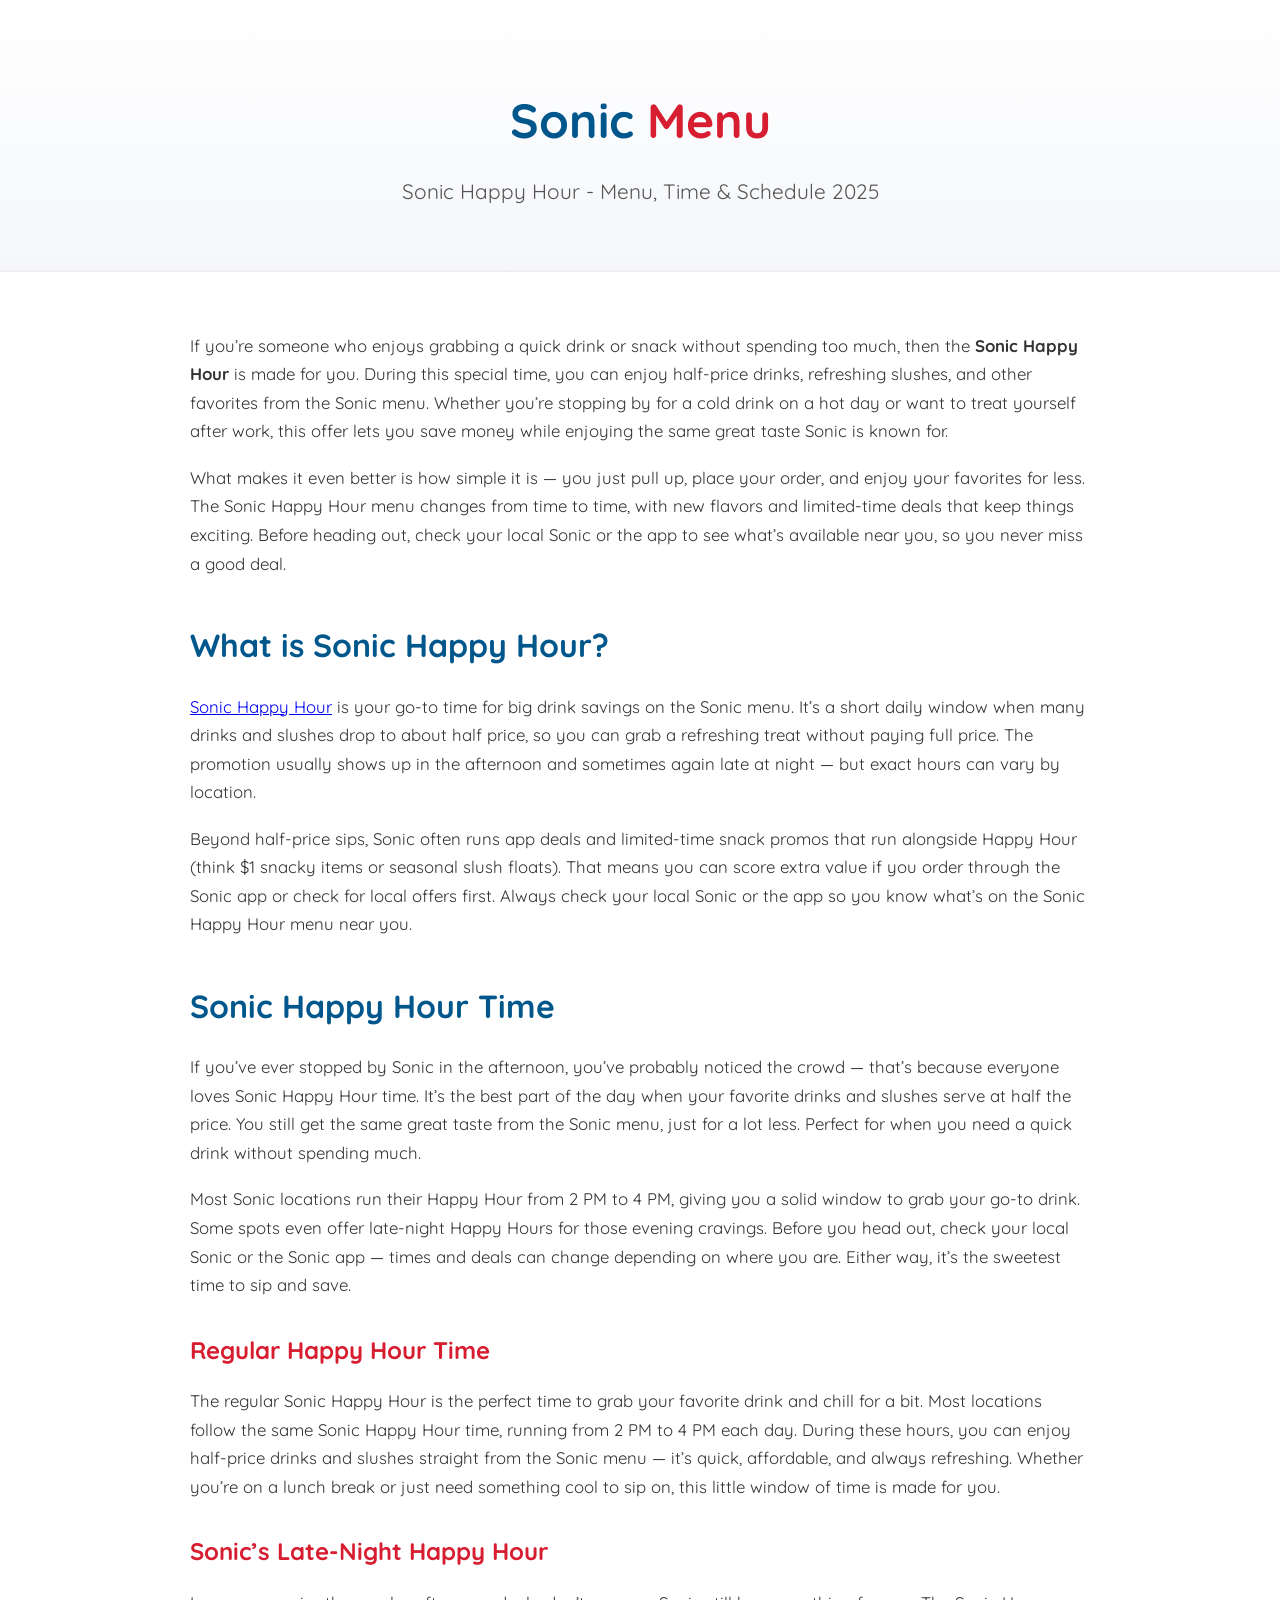
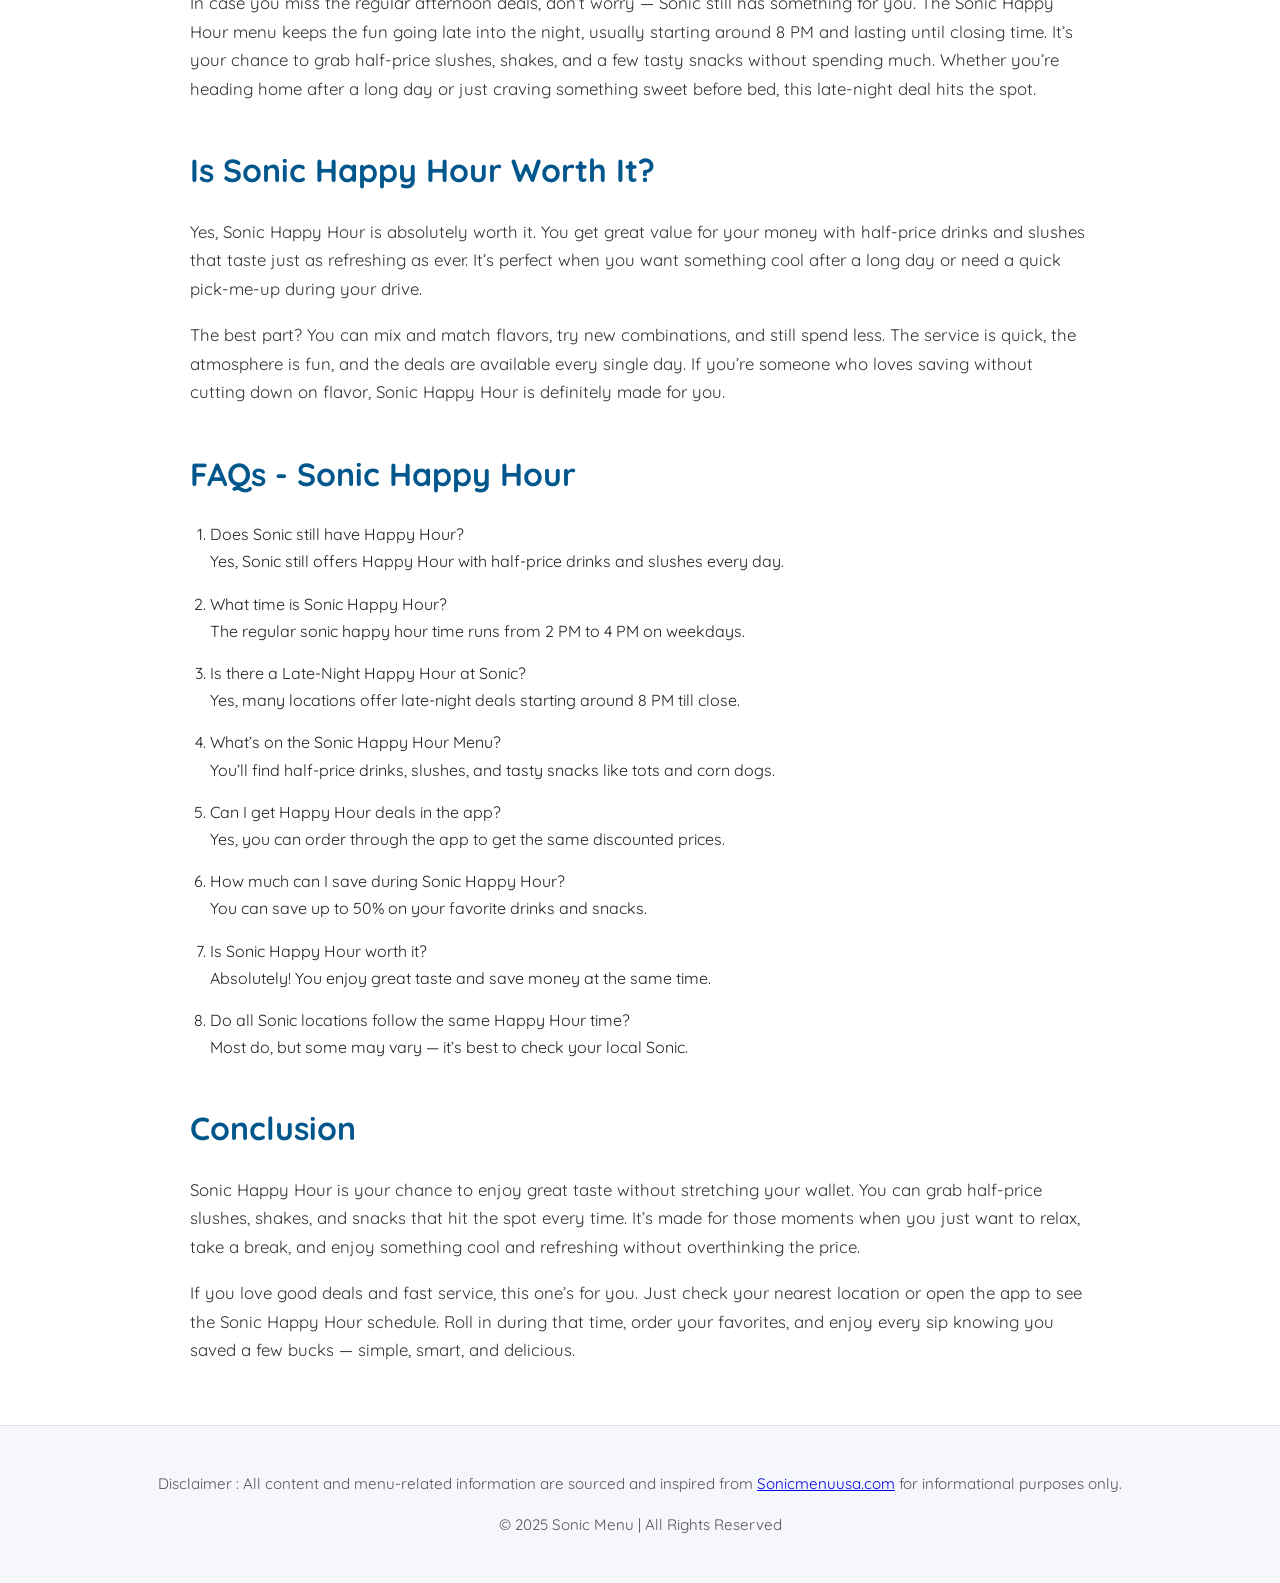
==== index.html @ b714fc6f "index.html" ====
<!DOCTYPE html>
<html lang="en">
<head>
  <meta charset="UTF-8" />
  <meta name="viewport" content="width=device-width, initial-scale=1.0" />
  <title>Sonic Menu - Sonic Happy Hour 2025</title>
  <link rel="preconnect" href="https://fonts.googleapis.com">
  <link rel="preconnect" href="https://fonts.gstatic.com" crossorigin>
  <link href="https://fonts.googleapis.com/css2?family=Quicksand:wght@400;600;700&display=swap" rel="stylesheet">
  <link rel="stylesheet" href="style.css" />
</head>
<body>

  <!-- Header / Logo -->
  <header class="hero-section">
    <h1 class="logo">Sonic <span>Menu</span></h1>
    <p class="subtitle">Sonic Happy Hour - Menu, Time & Schedule 2025</p>
  </header>

  <!-- Content Section -->
  <section class="content">

<p>
If you’re someone who enjoys grabbing a quick drink or snack without spending too much, then the <b>Sonic Happy Hour</b> is made for you. During this special time, you can enjoy half-price drinks, refreshing slushes, and other favorites from the Sonic menu. Whether you’re stopping by for a cold drink on a hot day or want to treat yourself after work, this offer lets you save money while enjoying the same great taste Sonic is known for.
</p>
    <p>What makes it even better is how simple it is — you just pull up, place your order, and enjoy your favorites for less. The Sonic Happy Hour menu changes from time to time, with new flavors and limited-time deals that keep things exciting. Before heading out, check your local Sonic or the app to see what’s available near you, so you never miss a good deal.
</p>
    
    <h2>What is Sonic Happy Hour?</h2>

<p> <a href="https://sonicmenuusa.com/sonic-happy-hour/">Sonic Happy Hour</a> is your go-to time for big drink savings on the Sonic menu. It’s a short daily window when many drinks and slushes drop to about half price, so you can grab a refreshing treat without paying full price. The promotion usually shows up in the afternoon and sometimes again late at night — but exact hours can vary by location. 
</p>

<p> Beyond half-price sips, Sonic often runs app deals and limited-time snack promos that run alongside Happy Hour (think $1 snacky items or seasonal slush floats). That means you can score extra value if you order through the Sonic app or check for local offers first. Always check your local Sonic or the app so you know what’s on the Sonic Happy Hour menu near you. 
</p>
    <h2>Sonic Happy Hour Time</h2>
<p>If you’ve ever stopped by Sonic in the afternoon, you’ve probably noticed the crowd — that’s because everyone loves Sonic Happy Hour time. It’s the best part of the day when your favorite drinks and slushes serve at half the price. You still get the same great taste from the Sonic menu, just for a lot less. Perfect for when you need a quick drink without spending much.
</p>
    <p>Most Sonic locations run their Happy Hour from 2 PM to 4 PM, giving you a solid window to grab your go-to drink. Some spots even offer late-night Happy Hours for those evening cravings. Before you head out, check your local Sonic or the Sonic app — times and deals can change depending on where you are. Either way, it’s the sweetest time to sip and save.
</p>

    <h3>Regular Happy Hour Time</h3>
    <p>
    The regular Sonic Happy Hour is the perfect time to grab your favorite drink and chill for a bit. Most locations follow the same Sonic Happy Hour time, running from 2 PM to 4 PM each day. During these hours, you can enjoy half-price drinks and slushes straight from the Sonic menu — it’s quick, affordable, and always refreshing. Whether you’re on a lunch break or just need something cool to sip on, this little window of time is made for you.
    </p>

    <h3>Sonic’s Late-Night Happy Hour</h3>
    <p>
    In case you miss the regular afternoon deals, don’t worry — Sonic still has something for you. The Sonic Happy Hour menu keeps the fun going late into the night, usually starting around 8 PM and lasting until closing time. It’s your chance to grab half-price slushes, shakes, and a few tasty snacks without spending much. Whether you’re heading home after a long day or just craving something sweet before bed, this late-night deal hits the spot.
    </p>

    <h2>Is Sonic Happy Hour Worth It?</h2>
    <p>
     Yes, Sonic Happy Hour is absolutely worth it. You get great value for your money with half-price drinks and slushes that taste just as refreshing as ever. It’s perfect when you want something cool after a long day or need a quick pick-me-up during your drive. 
    </p>

    <p>The best part? You can mix and match flavors, try new combinations, and still spend less. The service is quick, the atmosphere is fun, and the deals are available every single day. If you’re someone who loves saving without cutting down on flavor, Sonic Happy Hour is definitely made for you.
</p>

    

    <h2>FAQs - Sonic Happy Hour</h2>
    <ol>
      <li>Does Sonic still have Happy Hour? <br> Yes, Sonic still offers Happy Hour with half-price drinks and slushes every day.</li>
      <li>What time is Sonic Happy Hour? <br> The regular sonic happy hour time runs from 2 PM to 4 PM on weekdays.</li>
      <li>Is there a Late-Night Happy Hour at Sonic? <br> Yes, many locations offer late-night deals starting around 8 PM till close.</li>
      <li>What’s on the Sonic Happy Hour Menu? <br> You’ll find half-price drinks, slushes, and tasty snacks like tots and corn dogs.</li>
      <li>Can I get Happy Hour deals in the app? <br> Yes, you can order through the app to get the same discounted prices.</li>
      <li>How much can I save during Sonic Happy Hour? <br> You can save up to 50% on your favorite drinks and snacks.</li>
      <li>Is Sonic Happy Hour worth it? <br> Absolutely! You enjoy great taste and save money at the same time.</li>
      <li>Do all Sonic locations follow the same Happy Hour time? <br> Most do, but some may vary — it’s best to check your local Sonic.</li>
    </ol>

    <h2>Conclusion</h2>
    <p>
      Sonic Happy Hour is your chance to enjoy great taste without stretching your wallet. You can grab half-price slushes, shakes, and snacks that hit the spot every time. It’s made for those moments when you just want to relax, take a break, and enjoy something cool and refreshing without overthinking the price.
    </p>
    <p>
      If you love good deals and fast service, this one’s for you. Just check your nearest location or open the app to see the Sonic Happy Hour schedule. Roll in during that time, order your favorites, and enjoy every sip knowing you saved a few bucks — simple, smart, and delicious.
    </p>
    
  </section>

  <!-- Footer -->
  <footer>

    <p>Disclaimer : All content and menu-related information are sourced and inspired from <a href="https://sonicmenuusa.com/"> Sonicmenuusa.com</a> for informational purposes only.</p>
    <p>© 2025 Sonic Menu | All Rights Reserved</p>
  </footer>

</body>
</html>
---- style.css ----
/* General Styles */
body {
  margin: 0;
  font-family: 'Quicksand', sans-serif;
  background-color: #ffffff;
  color: #222;
  line-height: 1.7;
}

/* Header Section */
.hero-section {
  text-align: center;
  padding: 80px 20px 40px;
  background: linear-gradient(to bottom, #fff 0%, #f5f7fa 100%);
  border-bottom: 2px solid #eee;
}

.logo {
  font-size: 3rem;
  font-weight: 700;
  color: #01578C;
  margin: 0;
}

.logo span {
  color: #D71D30;
}

.subtitle {
  font-size: 1.3rem;
  color: #555;
  margin-top: 12px;
}

/* Content Section */
.content {
  max-width: 900px;
  margin: 60px auto;
  padding: 0 20px;
  text-align: left;
}

.content h2 {
  color: #01578C;
  font-size: 2rem;
  margin-top: 40px;
  margin-bottom: 20px;
}

.content h3 {
  color: #D71D30;
  font-size: 1.5rem;
  margin-top: 30px;
  margin-bottom: 15px;
}

.content p {
  font-size: 1.05rem;
  margin-bottom: 18px;
  color: #333;
}

/* FAQ List */
.content ol {
  padding-left: 20px;
  margin-bottom: 20px;
}

.content ol li {
  margin-bottom: 15px;
}

/* Footer */
footer {
  text-align: center;
  padding: 30px 20px;
  background-color: #f5f7fa;
  border-top: 1px solid #ddd;
  color: #555;
  font-size: 0.95rem;
}

/* Responsive */
@media (max-width: 768px) {
  .logo {
    font-size: 2.2rem;
  }
  .subtitle {
    font-size: 1.1rem;
  }
  .content h2 {
    font-size: 1.6rem;
  }
  .content h3 {
    font-size: 1.3rem;
  }
}
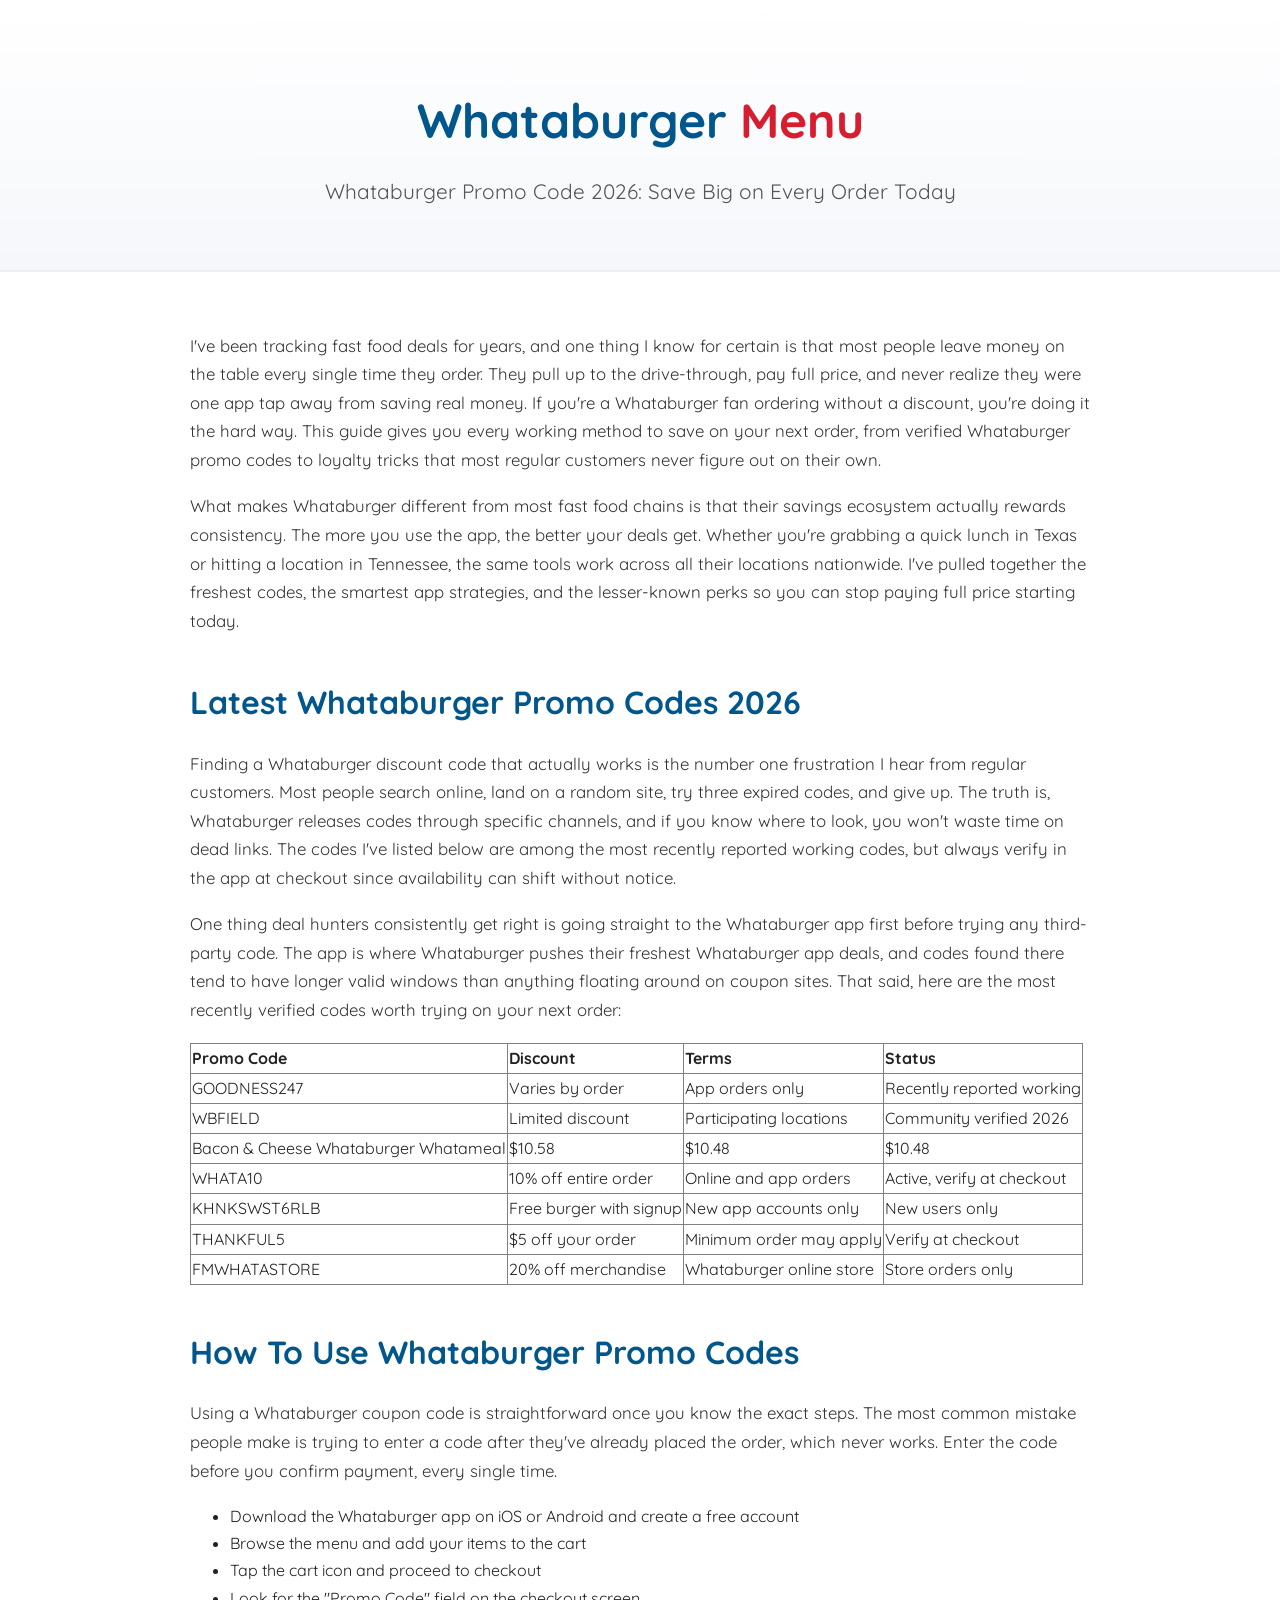
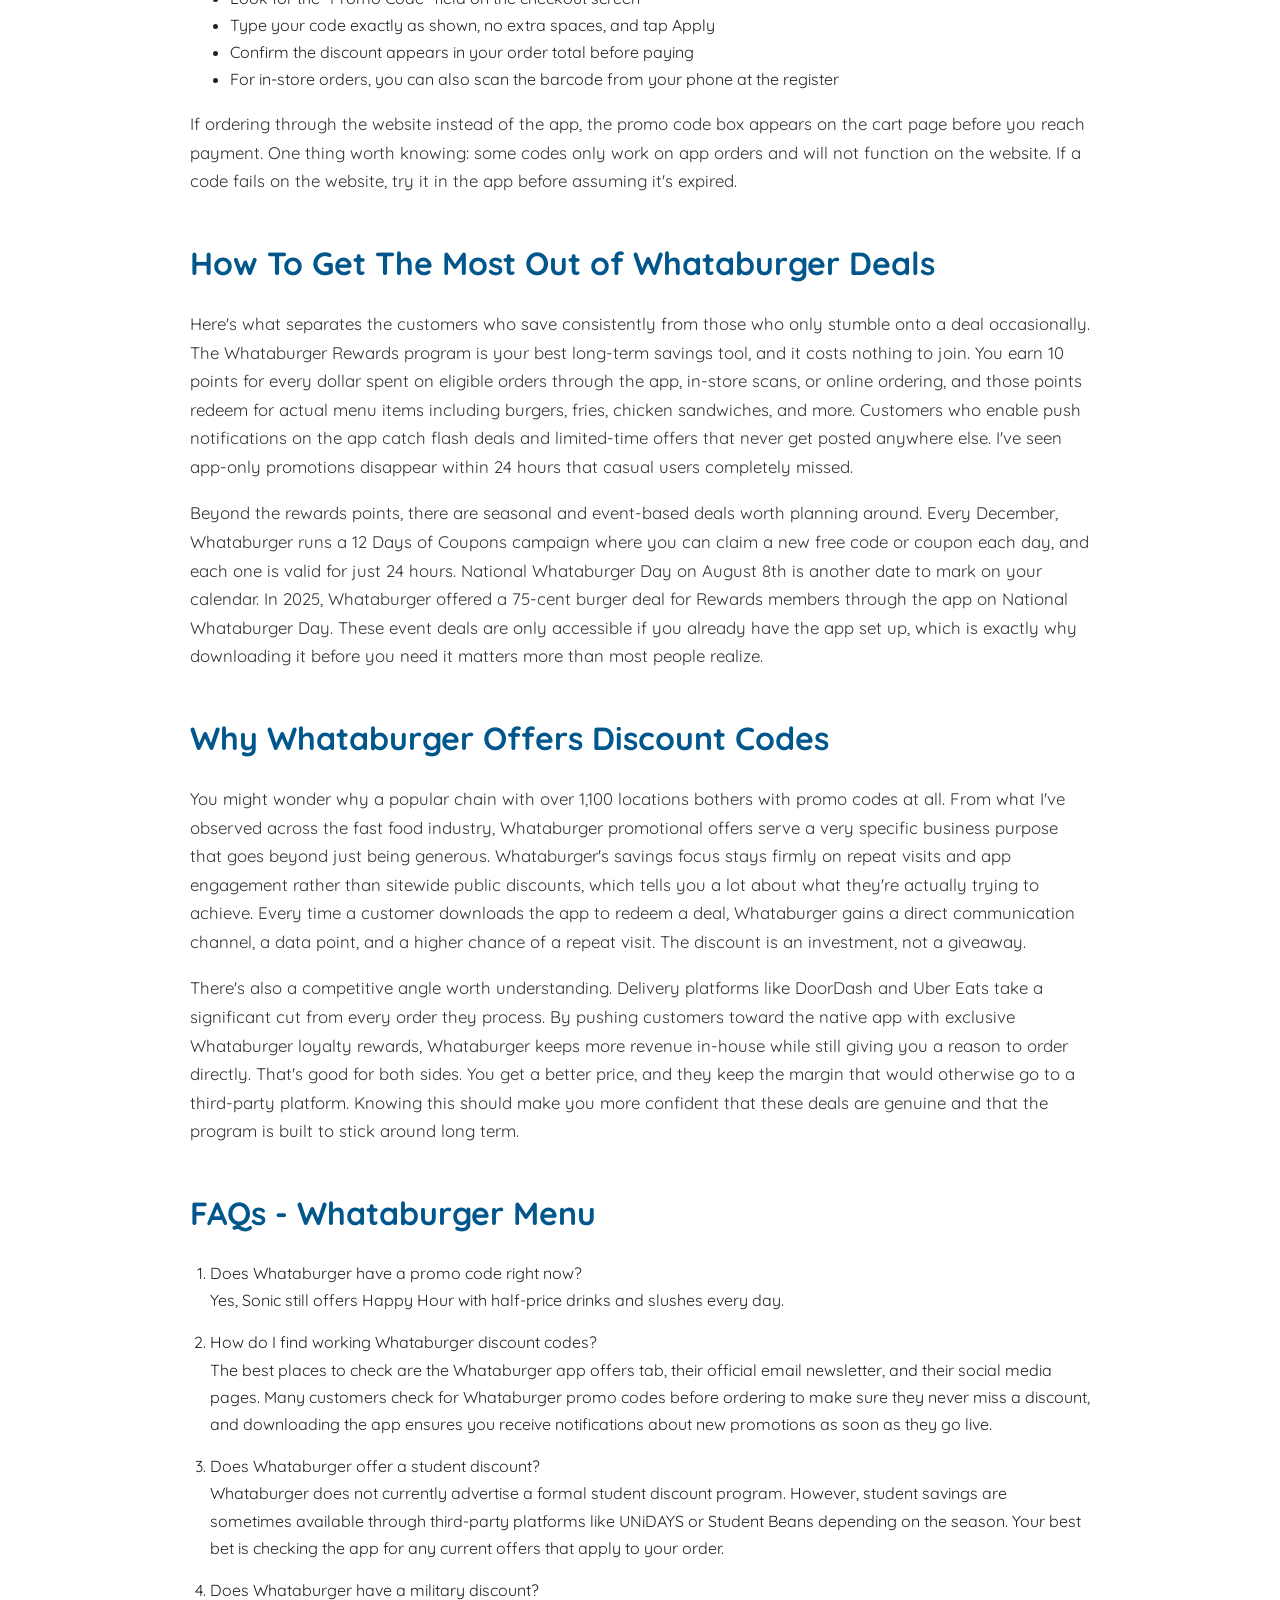
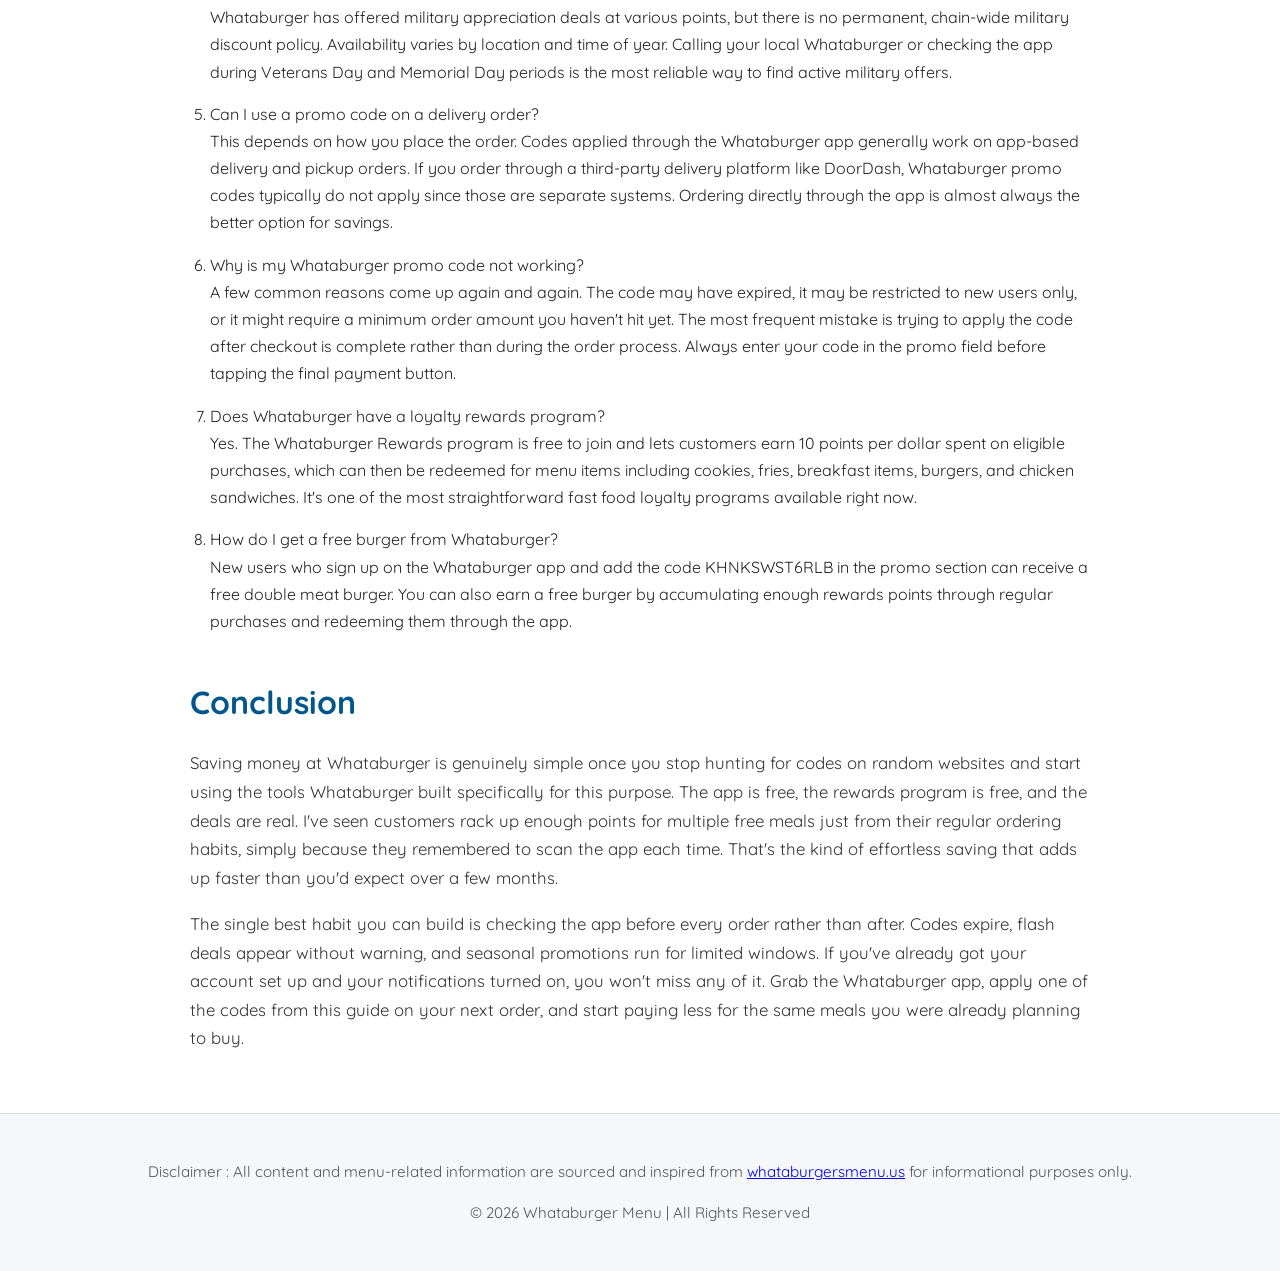
==== commit a5f99c61: "index.html" ====
--- a/index.html
+++ b/index.html
@@ -3,7 +3,7 @@
 <head>
   <meta charset="UTF-8" />
   <meta name="viewport" content="width=device-width, initial-scale=1.0" />
-  <title>Sonic Menu - Sonic Happy Hour 2025</title>
+  <title>Whataburger Promo Code 2026: Save Big on Every Order Today</title>
   <link rel="preconnect" href="https://fonts.googleapis.com">
   <link rel="preconnect" href="https://fonts.gstatic.com" crossorigin>
   <link href="https://fonts.googleapis.com/css2?family=Quicksand:wght@400;600;700&display=swap" rel="stylesheet">
@@ -13,79 +13,115 @@
 
   <!-- Header / Logo -->
   <header class="hero-section">
-    <h1 class="logo">Sonic <span>Menu</span></h1>
-    <p class="subtitle">Sonic Happy Hour - Menu, Time & Schedule 2025</p>
+    <h1 class="logo">Whataburger <span>Menu</span></h1>
+    <p class="subtitle">Whataburger Promo Code 2026: Save Big on Every Order Today</p>
   </header>
 
   <!-- Content Section -->
   <section class="content">
 
-<p>
-If you’re someone who enjoys grabbing a quick drink or snack without spending too much, then the <b>Sonic Happy Hour</b> is made for you. During this special time, you can enjoy half-price drinks, refreshing slushes, and other favorites from the Sonic menu. Whether you’re stopping by for a cold drink on a hot day or want to treat yourself after work, this offer lets you save money while enjoying the same great taste Sonic is known for.
-</p>
-    <p>What makes it even better is how simple it is — you just pull up, place your order, and enjoy your favorites for less. The Sonic Happy Hour menu changes from time to time, with new flavors and limited-time deals that keep things exciting. Before heading out, check your local Sonic or the app to see what’s available near you, so you never miss a good deal.
-</p>
+<p>I've been tracking fast food deals for years, and one thing I know for certain is that most people leave money on the table every single time they order. They pull up to the drive-through, pay full price, and never realize they were one app tap away from saving real money. If you're a Whataburger fan ordering without a discount, you're doing it the hard way. This guide gives you every working method to save on your next order, from verified Whataburger promo codes to loyalty tricks that most regular customers never figure out on their own.</p>
+    <p>What makes Whataburger different from most fast food chains is that their savings ecosystem actually rewards consistency. The more you use the app, the better your deals get. Whether you're grabbing a quick lunch in Texas or hitting a location in Tennessee, the same tools work across all their locations nationwide. I've pulled together the freshest codes, the smartest app strategies, and the lesser-known perks so you can stop paying full price starting today.</p>
     
-    <h2>What is Sonic Happy Hour?</h2>
+    <h2>Latest Whataburger Promo Codes 2026</h2>
 
-<p> <a href="https://sonicmenuusa.com/sonic-happy-hour/">Sonic Happy Hour</a> is your go-to time for big drink savings on the Sonic menu. It’s a short daily window when many drinks and slushes drop to about half price, so you can grab a refreshing treat without paying full price. The promotion usually shows up in the afternoon and sometimes again late at night — but exact hours can vary by location. 
-</p>
+<p>Finding a Whataburger discount code that actually works is the number one frustration I hear from regular customers. Most people search online, land on a random site, try three expired codes, and give up. The truth is, Whataburger releases codes through specific channels, and if you know where to look, you won't waste time on dead links. The codes I've listed below are among the most recently reported working codes, but always verify in the app at checkout since availability can shift without notice.</p>
 
-<p> Beyond half-price sips, Sonic often runs app deals and limited-time snack promos that run alongside Happy Hour (think $1 snacky items or seasonal slush floats). That means you can score extra value if you order through the Sonic app or check for local offers first. Always check your local Sonic or the app so you know what’s on the Sonic Happy Hour menu near you. 
-</p>
-    <h2>Sonic Happy Hour Time</h2>
-<p>If you’ve ever stopped by Sonic in the afternoon, you’ve probably noticed the crowd — that’s because everyone loves Sonic Happy Hour time. It’s the best part of the day when your favorite drinks and slushes serve at half the price. You still get the same great taste from the Sonic menu, just for a lot less. Perfect for when you need a quick drink without spending much.
-</p>
-    <p>Most Sonic locations run their Happy Hour from 2 PM to 4 PM, giving you a solid window to grab your go-to drink. Some spots even offer late-night Happy Hours for those evening cravings. Before you head out, check your local Sonic or the Sonic app — times and deals can change depending on where you are. Either way, it’s the sweetest time to sip and save.
-</p>
+<p>One thing deal hunters consistently get right is going straight to the Whataburger app first before trying any third-party code. The app is where Whataburger pushes their freshest Whataburger app deals, and codes found there tend to have longer valid windows than anything floating around on coupon sites. That said, here are the most recently verified codes worth trying on your next order:</p>
+       <table border="1" style="border-collapse: collapse;">
+  <tr>
+    <th><b>Promo Code</b></th>
+    <th><b>Discount</b></th>
+    <th><b>Terms</b></th>
+    <th><b>Status</b></th>
+  </tr>
+  <tr>
+    <td>GOODNESS247</td>
+    <td>Varies by order</td>
+    <td>App orders only</td>
+    <td>Recently reported working</td>
+  </tr>
+  <tr>
+    <td>WBFIELD</td>
+    <td>Limited discount</td>
+    <td>Participating locations</td>
+    <td>Community verified 2026</td>
+  </tr>
+  <tr>
+    <td>Bacon & Cheese Whataburger Whatameal</td>
+    <td>$10.58</td>
+    <td>$10.48</td>
+    <td>$10.48</td>
+  </tr>
+  <tr>
+    <td>WHATA10</td>
+    <td>10% off entire order</td>
+    <td>Online and app orders</td>
+    <td>Active, verify at checkout</td>
+  </tr>
+  <tr>
+    <td>KHNKSWST6RLB</td>
+    <td>Free burger with signup</td>
+    <td>New app accounts only</td>
+    <td>New users only</td>
+  </tr>
+        <tr>
+    <td>THANKFUL5</td>
+    <td>$5 off your order</td>
+          <td>Minimum order may apply</td>
+          <td>Verify at checkout</td>
+  </tr>
+        <tr>
+    <td>FMWHATASTORE</td>
+    <td>20% off merchandise</td>
+          <td>Whataburger online store</td>
+          <td>Store orders only</td>
+  </tr>
+</table>
+    <h2>How To Use Whataburger Promo Codes</h2>
+<p>Using a Whataburger coupon code is straightforward once you know the exact steps. The most common mistake people make is trying to enter a code after they've already placed the order, which never works. Enter the code before you confirm payment, every single time.</p>
+        <ul>
+  <li>Download the Whataburger app on iOS or Android and create a free account</li>
+  <li>Browse the menu and add your items to the cart</li>
+  <li>Tap the cart icon and proceed to checkout</li>
+       <li>Look for the "Promo Code" field on the checkout screen</li>
+       <li>Type your code exactly as shown, no extra spaces, and tap Apply</li>
+       <li>Confirm the discount appears in your order total before paying</li>
+       <li>For in-store orders, you can also scan the barcode from your phone at the register</li>
+</ul>
+    <p>If ordering through the website instead of the app, the promo code box appears on the cart page before you reach payment. One thing worth knowing: some codes only work on app orders and will not function on the website. If a code fails on the website, try it in the app before assuming it's expired.</p>
 
-    <h3>Regular Happy Hour Time</h3>
-    <p>
-    The regular Sonic Happy Hour is the perfect time to grab your favorite drink and chill for a bit. Most locations follow the same Sonic Happy Hour time, running from 2 PM to 4 PM each day. During these hours, you can enjoy half-price drinks and slushes straight from the Sonic menu — it’s quick, affordable, and always refreshing. Whether you’re on a lunch break or just need something cool to sip on, this little window of time is made for you.
-    </p>
+    <h2>How To Get The Most Out of Whataburger Deals</h2>
+    <p>Here's what separates the customers who save consistently from those who only stumble onto a deal occasionally. The Whataburger Rewards program is your best long-term savings tool, and it costs nothing to join. You earn 10 points for every dollar spent on eligible orders through the app, in-store scans, or online ordering, and those points redeem for actual menu items including burgers, fries, chicken sandwiches, and more. Customers who enable push notifications on the app catch flash deals and limited-time offers that never get posted anywhere else. I've seen app-only promotions disappear within 24 hours that casual users completely missed.</p>
+  <p>Beyond the rewards points, there are seasonal and event-based deals worth planning around. Every December, Whataburger runs a 12 Days of Coupons campaign where you can claim a new free code or coupon each day, and each one is valid for just 24 hours. National Whataburger Day on August 8th is another date to mark on your calendar. In 2025, Whataburger offered a 75-cent burger deal for Rewards members through the app on National Whataburger Day. These event deals are only accessible if you already have the app set up, which is exactly why downloading it before you need it matters more than most people realize.</p>
+    <h2>Why Whataburger Offers Discount Codes</h2>
+    <p>You might wonder why a popular chain with over 1,100 locations bothers with promo codes at all. From what I've observed across the fast food industry, Whataburger promotional offers serve a very specific business purpose that goes beyond just being generous. Whataburger's savings focus stays firmly on repeat visits and app engagement rather than sitewide public discounts, which tells you a lot about what they're actually trying to achieve. Every time a customer downloads the app to redeem a deal, Whataburger gains a direct communication channel, a data point, and a higher chance of a repeat visit. The discount is an investment, not a giveaway.</p>
 
-    <h3>Sonic’s Late-Night Happy Hour</h3>
-    <p>
-    In case you miss the regular afternoon deals, don’t worry — Sonic still has something for you. The Sonic Happy Hour menu keeps the fun going late into the night, usually starting around 8 PM and lasting until closing time. It’s your chance to grab half-price slushes, shakes, and a few tasty snacks without spending much. Whether you’re heading home after a long day or just craving something sweet before bed, this late-night deal hits the spot.
-    </p>
+    <p>There's also a competitive angle worth understanding. Delivery platforms like DoorDash and Uber Eats take a significant cut from every order they process. By pushing customers toward the native app with exclusive Whataburger loyalty rewards, Whataburger keeps more revenue in-house while still giving you a reason to order directly. That's good for both sides. You get a better price, and they keep the margin that would otherwise go to a third-party platform. Knowing this should make you more confident that these deals are genuine and that the program is built to stick around long term.</p>
 
-    <h2>Is Sonic Happy Hour Worth It?</h2>
-    <p>
-     Yes, Sonic Happy Hour is absolutely worth it. You get great value for your money with half-price drinks and slushes that taste just as refreshing as ever. It’s perfect when you want something cool after a long day or need a quick pick-me-up during your drive. 
-    </p>
-
-    <p>The best part? You can mix and match flavors, try new combinations, and still spend less. The service is quick, the atmosphere is fun, and the deals are available every single day. If you’re someone who loves saving without cutting down on flavor, Sonic Happy Hour is definitely made for you.
-</p>
-
-    
-
-    <h2>FAQs - Sonic Happy Hour</h2>
+    <h2>FAQs - Whataburger Menu</h2>
     <ol>
-      <li>Does Sonic still have Happy Hour? <br> Yes, Sonic still offers Happy Hour with half-price drinks and slushes every day.</li>
-      <li>What time is Sonic Happy Hour? <br> The regular sonic happy hour time runs from 2 PM to 4 PM on weekdays.</li>
-      <li>Is there a Late-Night Happy Hour at Sonic? <br> Yes, many locations offer late-night deals starting around 8 PM till close.</li>
-      <li>What’s on the Sonic Happy Hour Menu? <br> You’ll find half-price drinks, slushes, and tasty snacks like tots and corn dogs.</li>
-      <li>Can I get Happy Hour deals in the app? <br> Yes, you can order through the app to get the same discounted prices.</li>
-      <li>How much can I save during Sonic Happy Hour? <br> You can save up to 50% on your favorite drinks and snacks.</li>
-      <li>Is Sonic Happy Hour worth it? <br> Absolutely! You enjoy great taste and save money at the same time.</li>
-      <li>Do all Sonic locations follow the same Happy Hour time? <br> Most do, but some may vary — it’s best to check your local Sonic.</li>
+      <li>Does Whataburger have a promo code right now? <br> Yes, Sonic still offers Happy Hour with half-price drinks and slushes every day.</li>
+      <li>How do I find working Whataburger discount codes? <br> The best places to check are the Whataburger app offers tab, their official email newsletter, and their social media pages. Many customers check for Whataburger promo codes before ordering to make sure they never miss a discount, and downloading the app ensures you receive notifications about new promotions as soon as they go live.</li>
+      <li>Does Whataburger offer a student discount? <br> Whataburger does not currently advertise a formal student discount program. However, student savings are sometimes available through third-party platforms like UNiDAYS or Student Beans depending on the season. Your best bet is checking the app for any current offers that apply to your order.</li>
+      <li>Does Whataburger have a military discount? <br> Whataburger has offered military appreciation deals at various points, but there is no permanent, chain-wide military discount policy. Availability varies by location and time of year. Calling your local Whataburger or checking the app during Veterans Day and Memorial Day periods is the most reliable way to find active military offers.</li>
+      <li>Can I use a promo code on a delivery order? <br> This depends on how you place the order. Codes applied through the Whataburger app generally work on app-based delivery and pickup orders. If you order through a third-party delivery platform like DoorDash, Whataburger promo codes typically do not apply since those are separate systems. Ordering directly through the app is almost always the better option for savings.</li>
+      <li>Why is my Whataburger promo code not working? <br> A few common reasons come up again and again. The code may have expired, it may be restricted to new users only, or it might require a minimum order amount you haven't hit yet. The most frequent mistake is trying to apply the code after checkout is complete rather than during the order process. Always enter your code in the promo field before tapping the final payment button.</li>
+      <li>Does Whataburger have a loyalty rewards program? <br> Yes. The Whataburger Rewards program is free to join and lets customers earn 10 points per dollar spent on eligible purchases, which can then be redeemed for menu items including cookies, fries, breakfast items, burgers, and chicken sandwiches. It's one of the most straightforward fast food loyalty programs available right now.</li>
+      <li>How do I get a free burger from Whataburger? <br> New users who sign up on the Whataburger app and add the code KHNKSWST6RLB in the promo section can receive a free double meat burger. You can also earn a free burger by accumulating enough rewards points through regular purchases and redeeming them through the app.</li>
     </ol>
 
     <h2>Conclusion</h2>
-    <p>
-      Sonic Happy Hour is your chance to enjoy great taste without stretching your wallet. You can grab half-price slushes, shakes, and snacks that hit the spot every time. It’s made for those moments when you just want to relax, take a break, and enjoy something cool and refreshing without overthinking the price.
-    </p>
-    <p>
-      If you love good deals and fast service, this one’s for you. Just check your nearest location or open the app to see the Sonic Happy Hour schedule. Roll in during that time, order your favorites, and enjoy every sip knowing you saved a few bucks — simple, smart, and delicious.
-    </p>
+    <p>Saving money at Whataburger is genuinely simple once you stop hunting for codes on random websites and start using the tools Whataburger built specifically for this purpose. The app is free, the rewards program is free, and the deals are real. I've seen customers rack up enough points for multiple free meals just from their regular ordering habits, simply because they remembered to scan the app each time. That's the kind of effortless saving that adds up faster than you'd expect over a few months.</p>
+    <p>The single best habit you can build is checking the app before every order rather than after. Codes expire, flash deals appear without warning, and seasonal promotions run for limited windows. If you've already got your account set up and your notifications turned on, you won't miss any of it. Grab the Whataburger app, apply one of the codes from this guide on your next order, and start paying less for the same meals you were already planning to buy.</p>
     
   </section>
 
   <!-- Footer -->
   <footer>
 
-    <p>Disclaimer : All content and menu-related information are sourced and inspired from <a href="https://sonicmenuusa.com/"> Sonicmenuusa.com</a> for informational purposes only.</p>
-    <p>© 2025 Sonic Menu | All Rights Reserved</p>
+    <p>Disclaimer : All content and menu-related information are sourced and inspired from <a href="https://whataburgersmenu.us/">whataburgersmenu.us</a> for informational purposes only.</p>
+    <p>© 2026 Whataburger Menu | All Rights Reserved</p>
   </footer>
 
 </body>
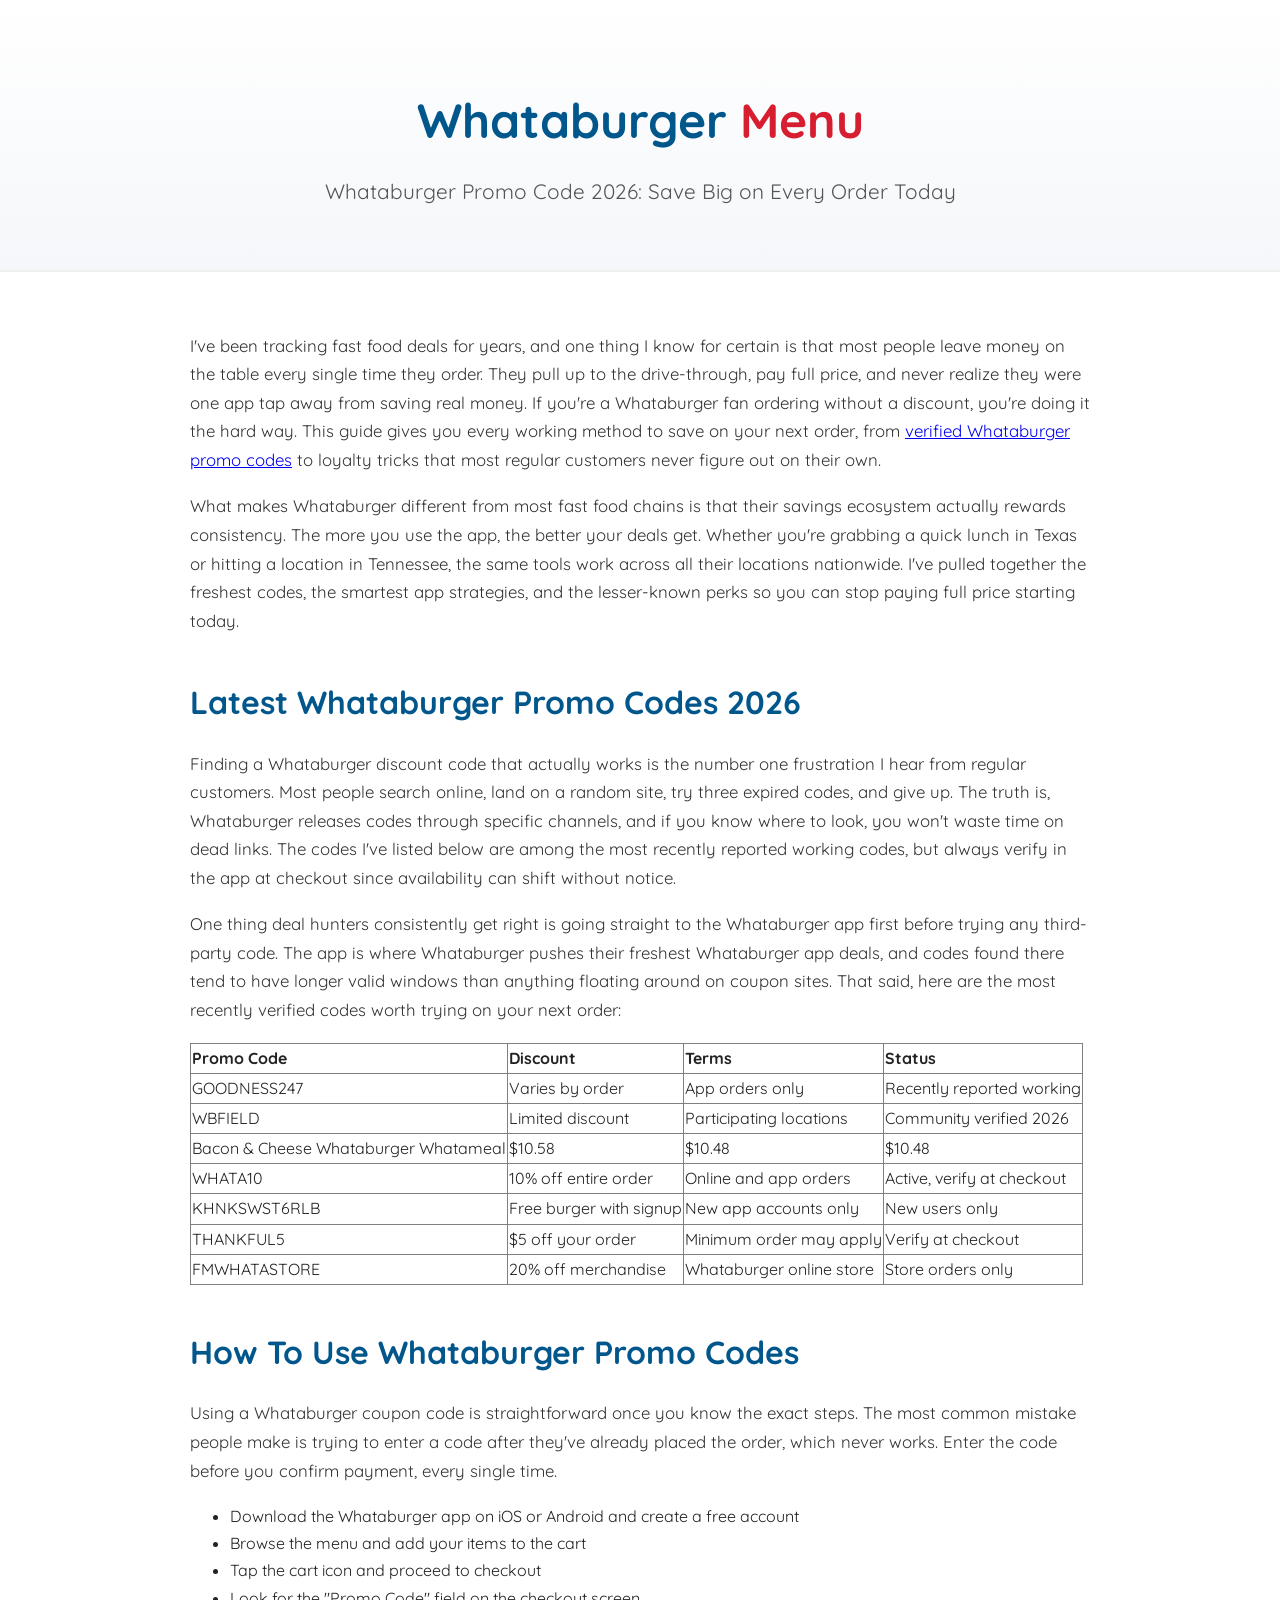
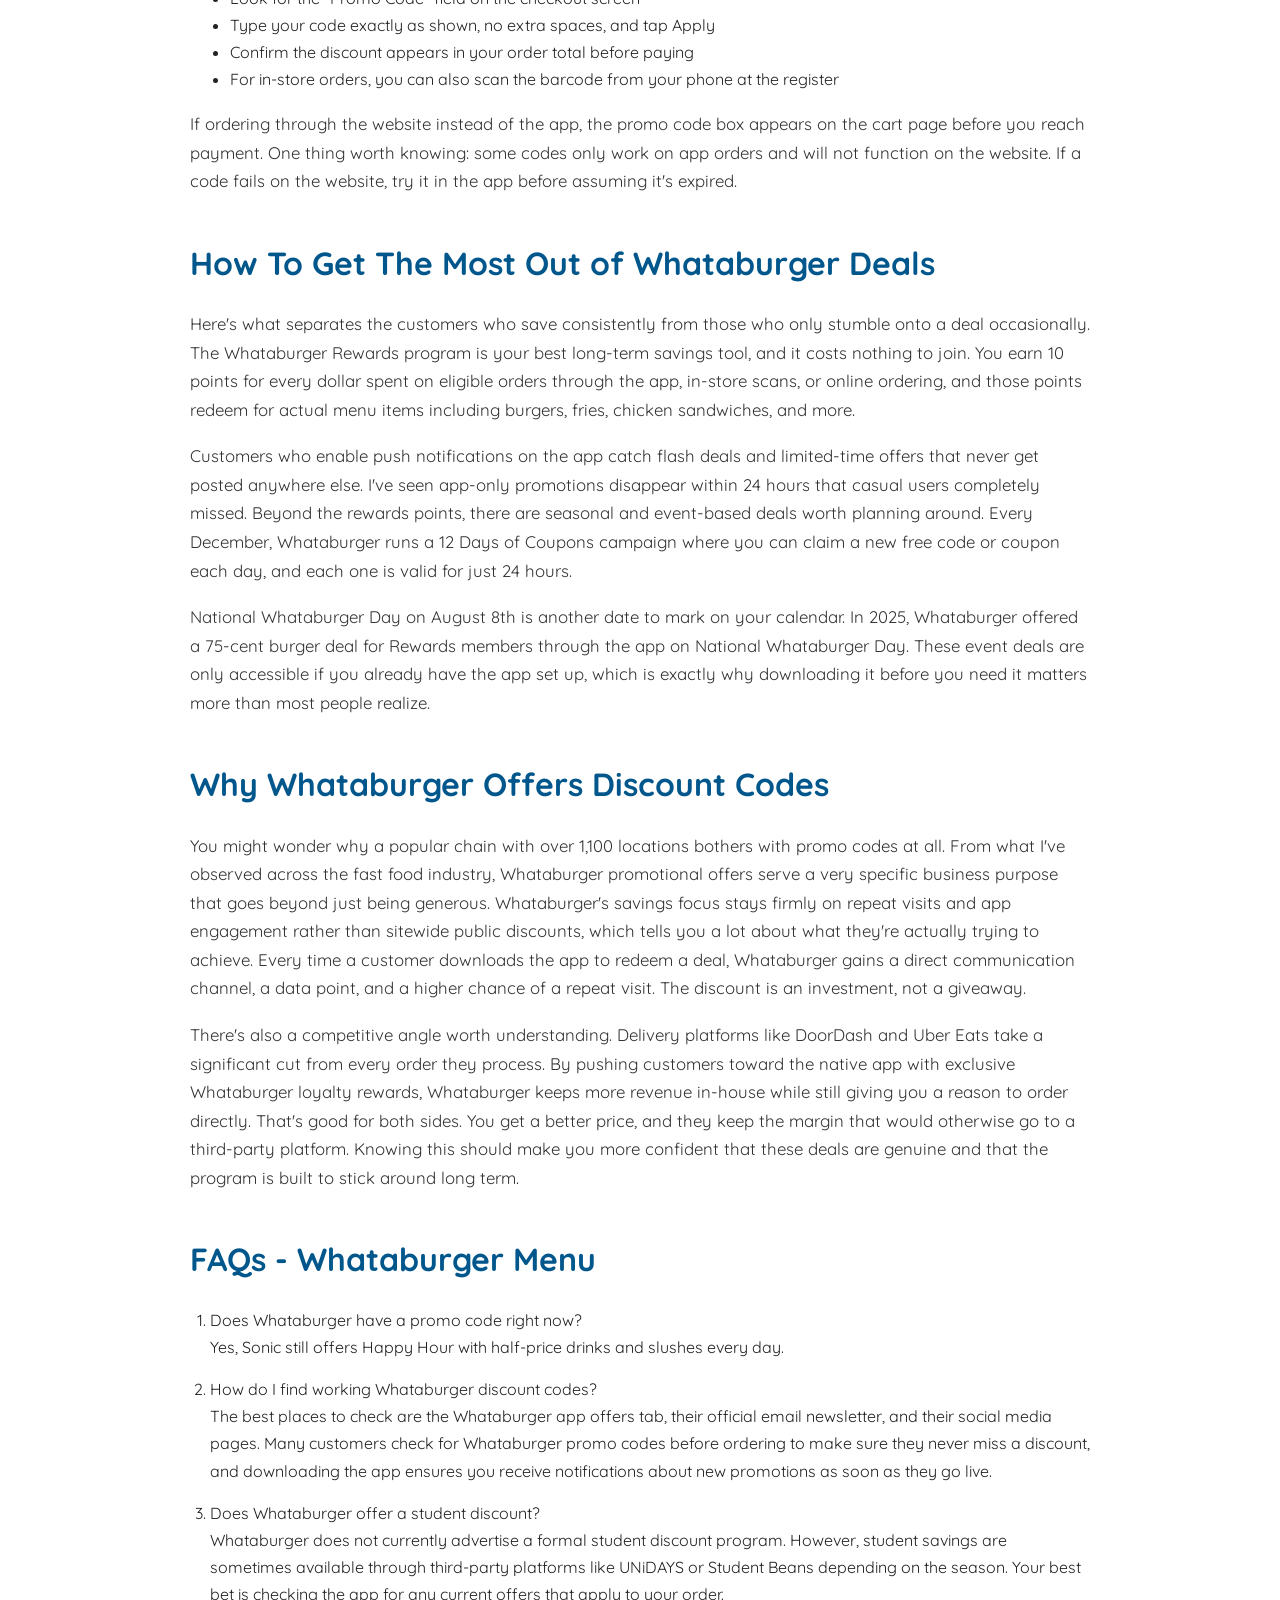
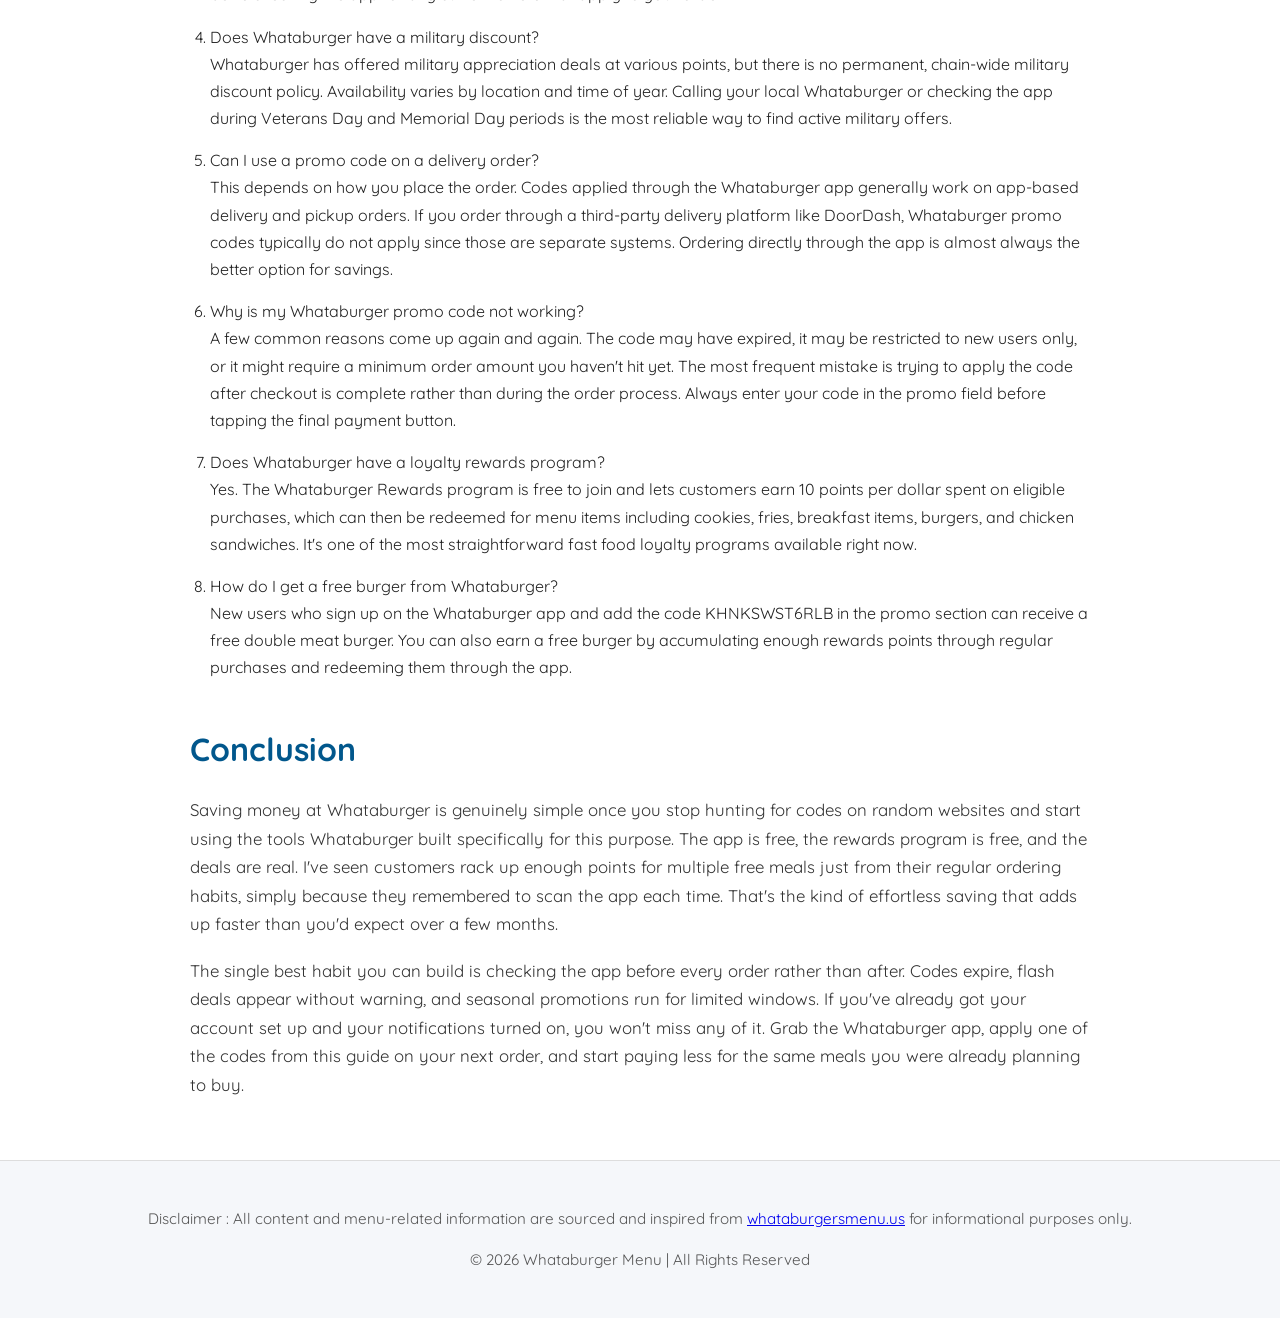
==== commit de9ea3c1: "index.html" ====
--- a/index.html
+++ b/index.html
@@ -20,7 +20,7 @@
   <!-- Content Section -->
   <section class="content">
 
-<p>I've been tracking fast food deals for years, and one thing I know for certain is that most people leave money on the table every single time they order. They pull up to the drive-through, pay full price, and never realize they were one app tap away from saving real money. If you're a Whataburger fan ordering without a discount, you're doing it the hard way. This guide gives you every working method to save on your next order, from verified Whataburger promo codes to loyalty tricks that most regular customers never figure out on their own.</p>
+<p>I've been tracking fast food deals for years, and one thing I know for certain is that most people leave money on the table every single time they order. They pull up to the drive-through, pay full price, and never realize they were one app tap away from saving real money. If you're a Whataburger fan ordering without a discount, you're doing it the hard way. This guide gives you every working method to save on your next order, from <a href="https://whataburgersmenu.us/whataburger-promo-code/">verified Whataburger promo codes</a> to loyalty tricks that most regular customers never figure out on their own.</p>
     <p>What makes Whataburger different from most fast food chains is that their savings ecosystem actually rewards consistency. The more you use the app, the better your deals get. Whether you're grabbing a quick lunch in Texas or hitting a location in Tennessee, the same tools work across all their locations nationwide. I've pulled together the freshest codes, the smartest app strategies, and the lesser-known perks so you can stop paying full price starting today.</p>
     
     <h2>Latest Whataburger Promo Codes 2026</h2>
@@ -92,8 +92,9 @@
     <p>If ordering through the website instead of the app, the promo code box appears on the cart page before you reach payment. One thing worth knowing: some codes only work on app orders and will not function on the website. If a code fails on the website, try it in the app before assuming it's expired.</p>
 
     <h2>How To Get The Most Out of Whataburger Deals</h2>
-    <p>Here's what separates the customers who save consistently from those who only stumble onto a deal occasionally. The Whataburger Rewards program is your best long-term savings tool, and it costs nothing to join. You earn 10 points for every dollar spent on eligible orders through the app, in-store scans, or online ordering, and those points redeem for actual menu items including burgers, fries, chicken sandwiches, and more. Customers who enable push notifications on the app catch flash deals and limited-time offers that never get posted anywhere else. I've seen app-only promotions disappear within 24 hours that casual users completely missed.</p>
-  <p>Beyond the rewards points, there are seasonal and event-based deals worth planning around. Every December, Whataburger runs a 12 Days of Coupons campaign where you can claim a new free code or coupon each day, and each one is valid for just 24 hours. National Whataburger Day on August 8th is another date to mark on your calendar. In 2025, Whataburger offered a 75-cent burger deal for Rewards members through the app on National Whataburger Day. These event deals are only accessible if you already have the app set up, which is exactly why downloading it before you need it matters more than most people realize.</p>
+    <p>Here's what separates the customers who save consistently from those who only stumble onto a deal occasionally. The Whataburger Rewards program is your best long-term savings tool, and it costs nothing to join. You earn 10 points for every dollar spent on eligible orders through the app, in-store scans, or online ordering, and those points redeem for actual menu items including burgers, fries, chicken sandwiches, and more.</p>
+<p>Customers who enable push notifications on the app catch flash deals and limited-time offers that never get posted anywhere else. I've seen app-only promotions disappear within 24 hours that casual users completely missed. Beyond the rewards points, there are seasonal and event-based deals worth planning around. Every December, Whataburger runs a 12 Days of Coupons campaign where you can claim a new free code or coupon each day, and each one is valid for just 24 hours.</p>
+    <p>National Whataburger Day on August 8th is another date to mark on your calendar. In 2025, Whataburger offered a 75-cent burger deal for Rewards members through the app on National Whataburger Day. These event deals are only accessible if you already have the app set up, which is exactly why downloading it before you need it matters more than most people realize.</p>
     <h2>Why Whataburger Offers Discount Codes</h2>
     <p>You might wonder why a popular chain with over 1,100 locations bothers with promo codes at all. From what I've observed across the fast food industry, Whataburger promotional offers serve a very specific business purpose that goes beyond just being generous. Whataburger's savings focus stays firmly on repeat visits and app engagement rather than sitewide public discounts, which tells you a lot about what they're actually trying to achieve. Every time a customer downloads the app to redeem a deal, Whataburger gains a direct communication channel, a data point, and a higher chance of a repeat visit. The discount is an investment, not a giveaway.</p>
 
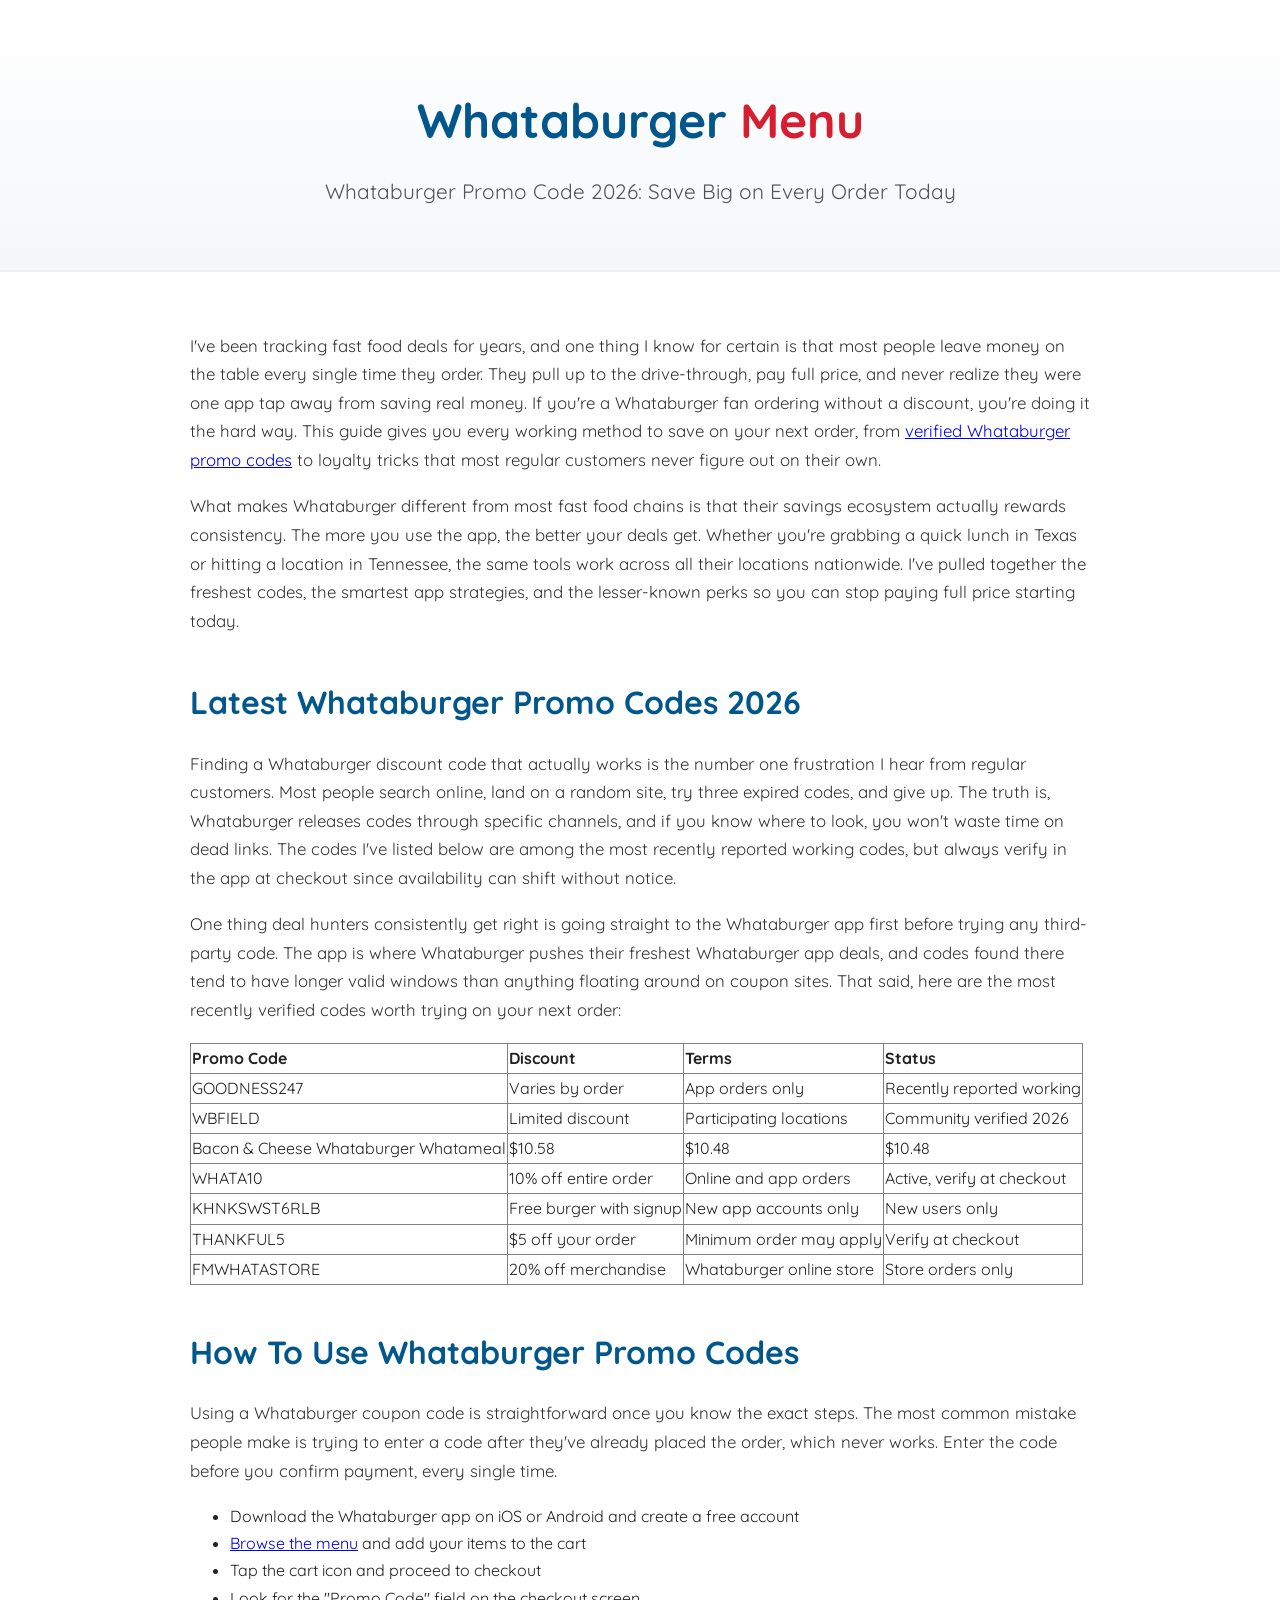
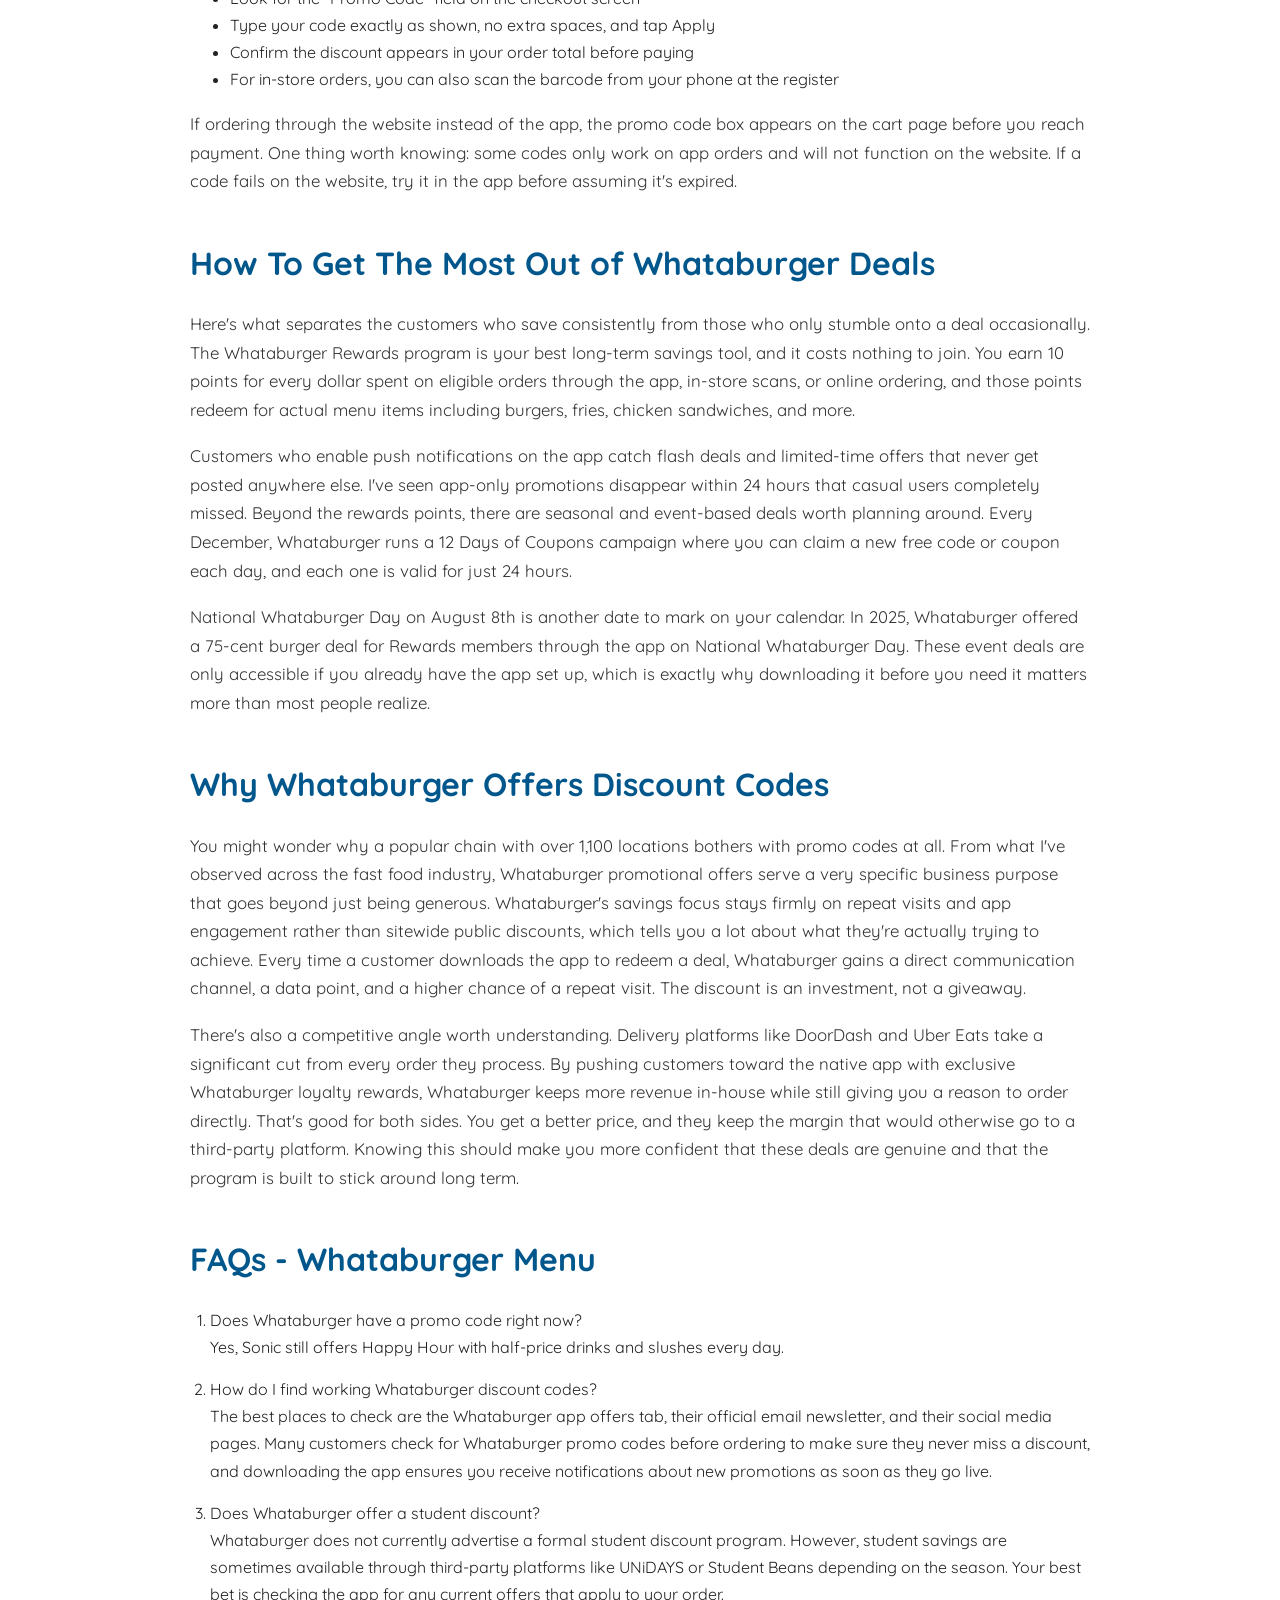
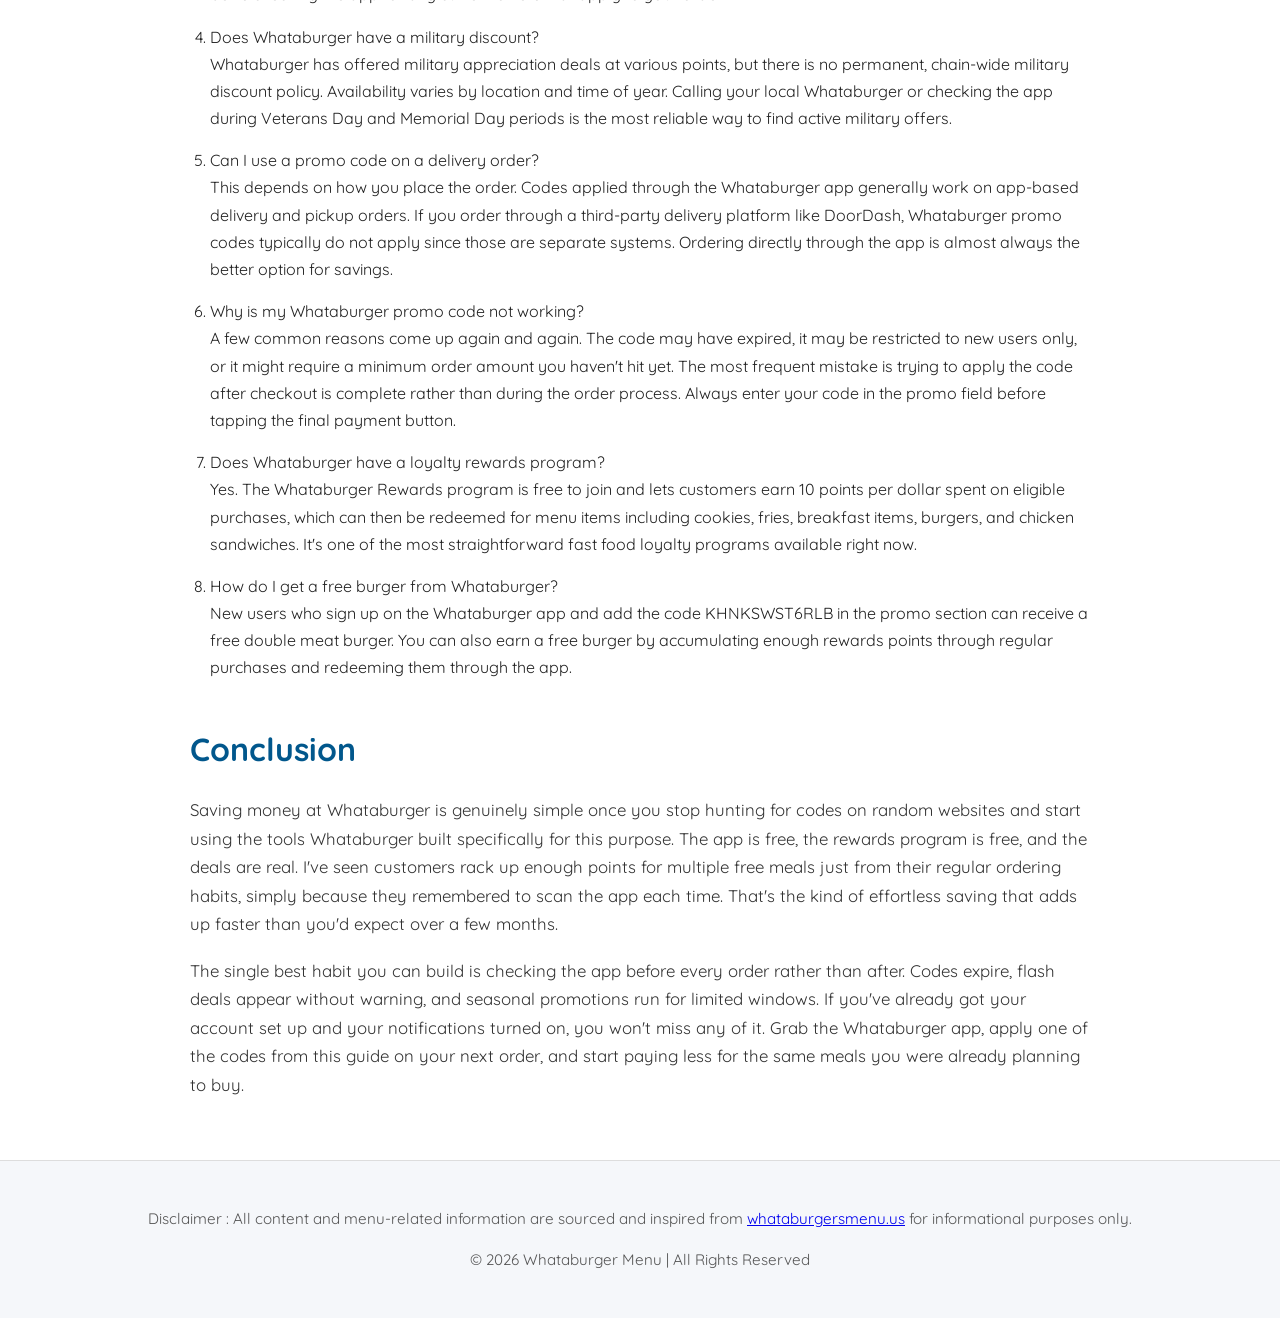
==== commit 13b2883b: "index.html" ====
--- a/index.html
+++ b/index.html
@@ -82,7 +82,7 @@
 <p>Using a Whataburger coupon code is straightforward once you know the exact steps. The most common mistake people make is trying to enter a code after they've already placed the order, which never works. Enter the code before you confirm payment, every single time.</p>
         <ul>
   <li>Download the Whataburger app on iOS or Android and create a free account</li>
-  <li>Browse the menu and add your items to the cart</li>
+  <li><a href="https://whataburgersmenu.us/">Browse the menu</a> and add your items to the cart</li>
   <li>Tap the cart icon and proceed to checkout</li>
        <li>Look for the "Promo Code" field on the checkout screen</li>
        <li>Type your code exactly as shown, no extra spaces, and tap Apply</li>
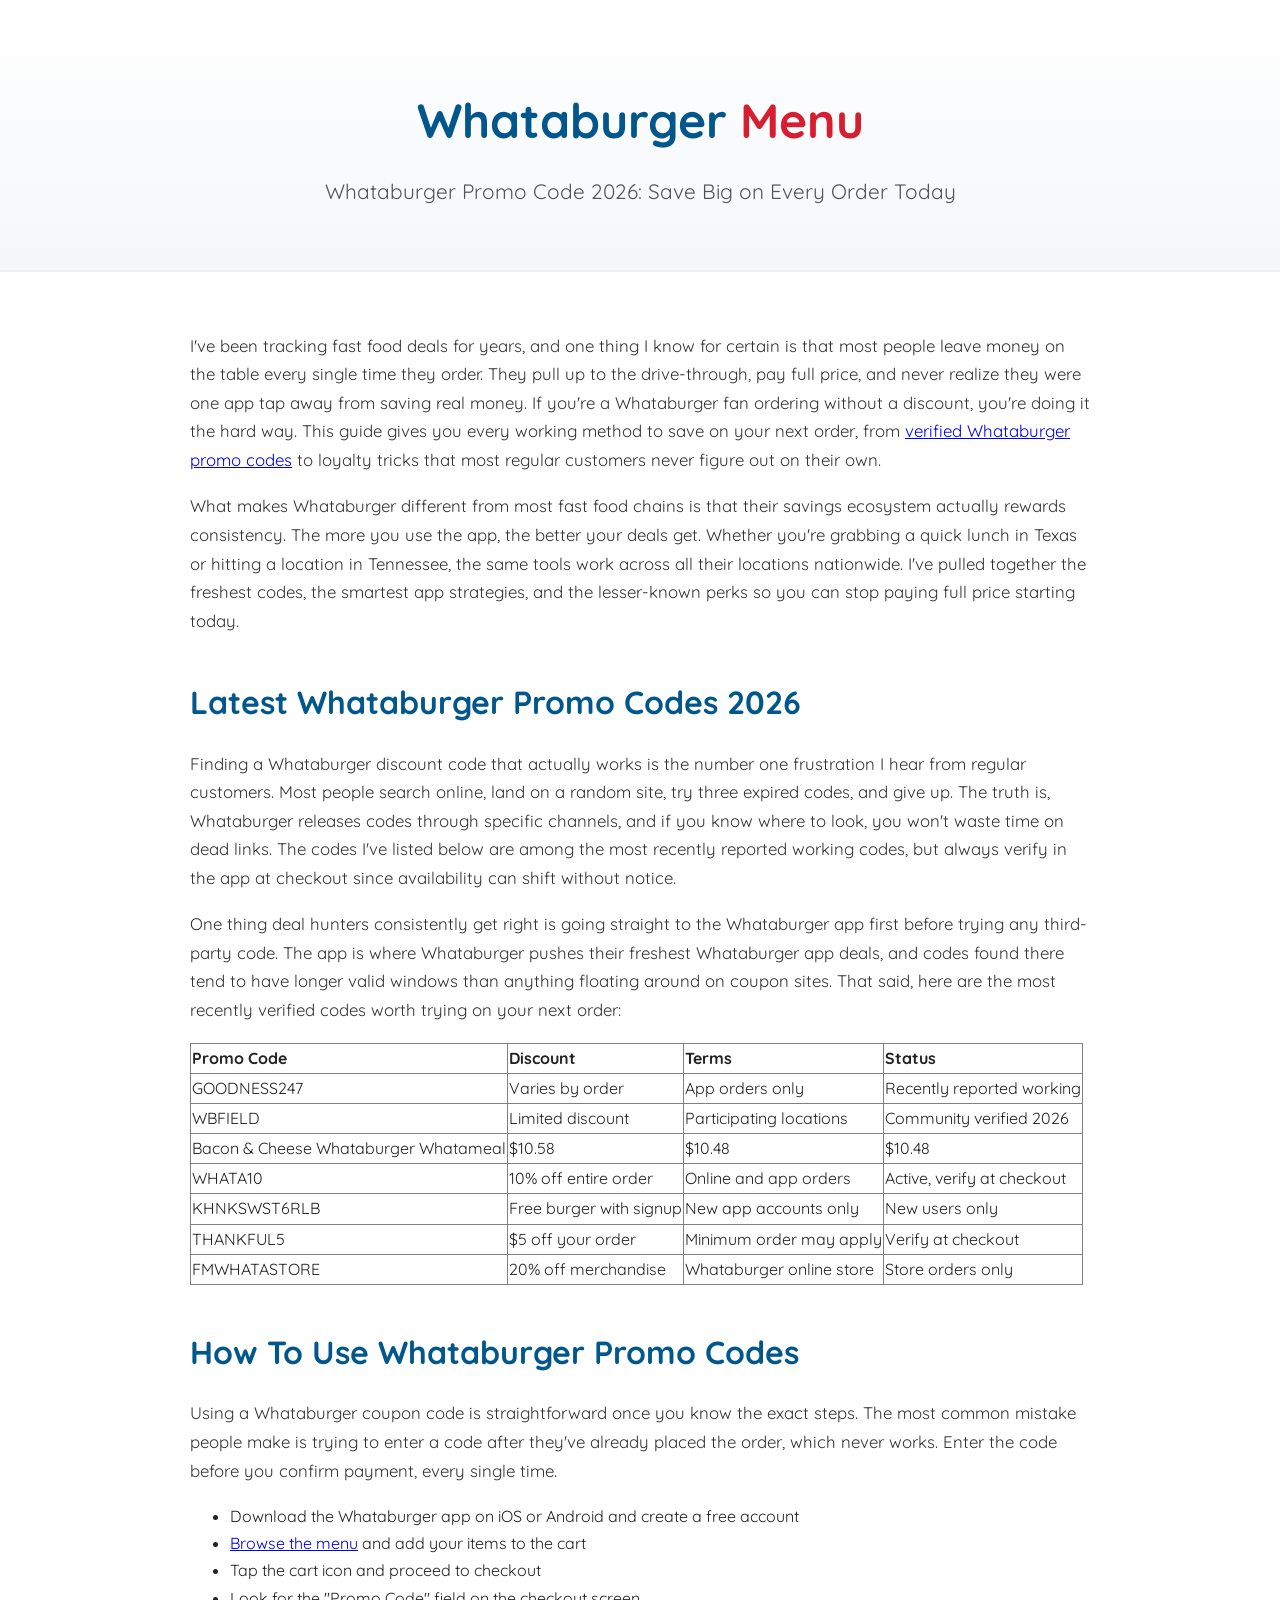
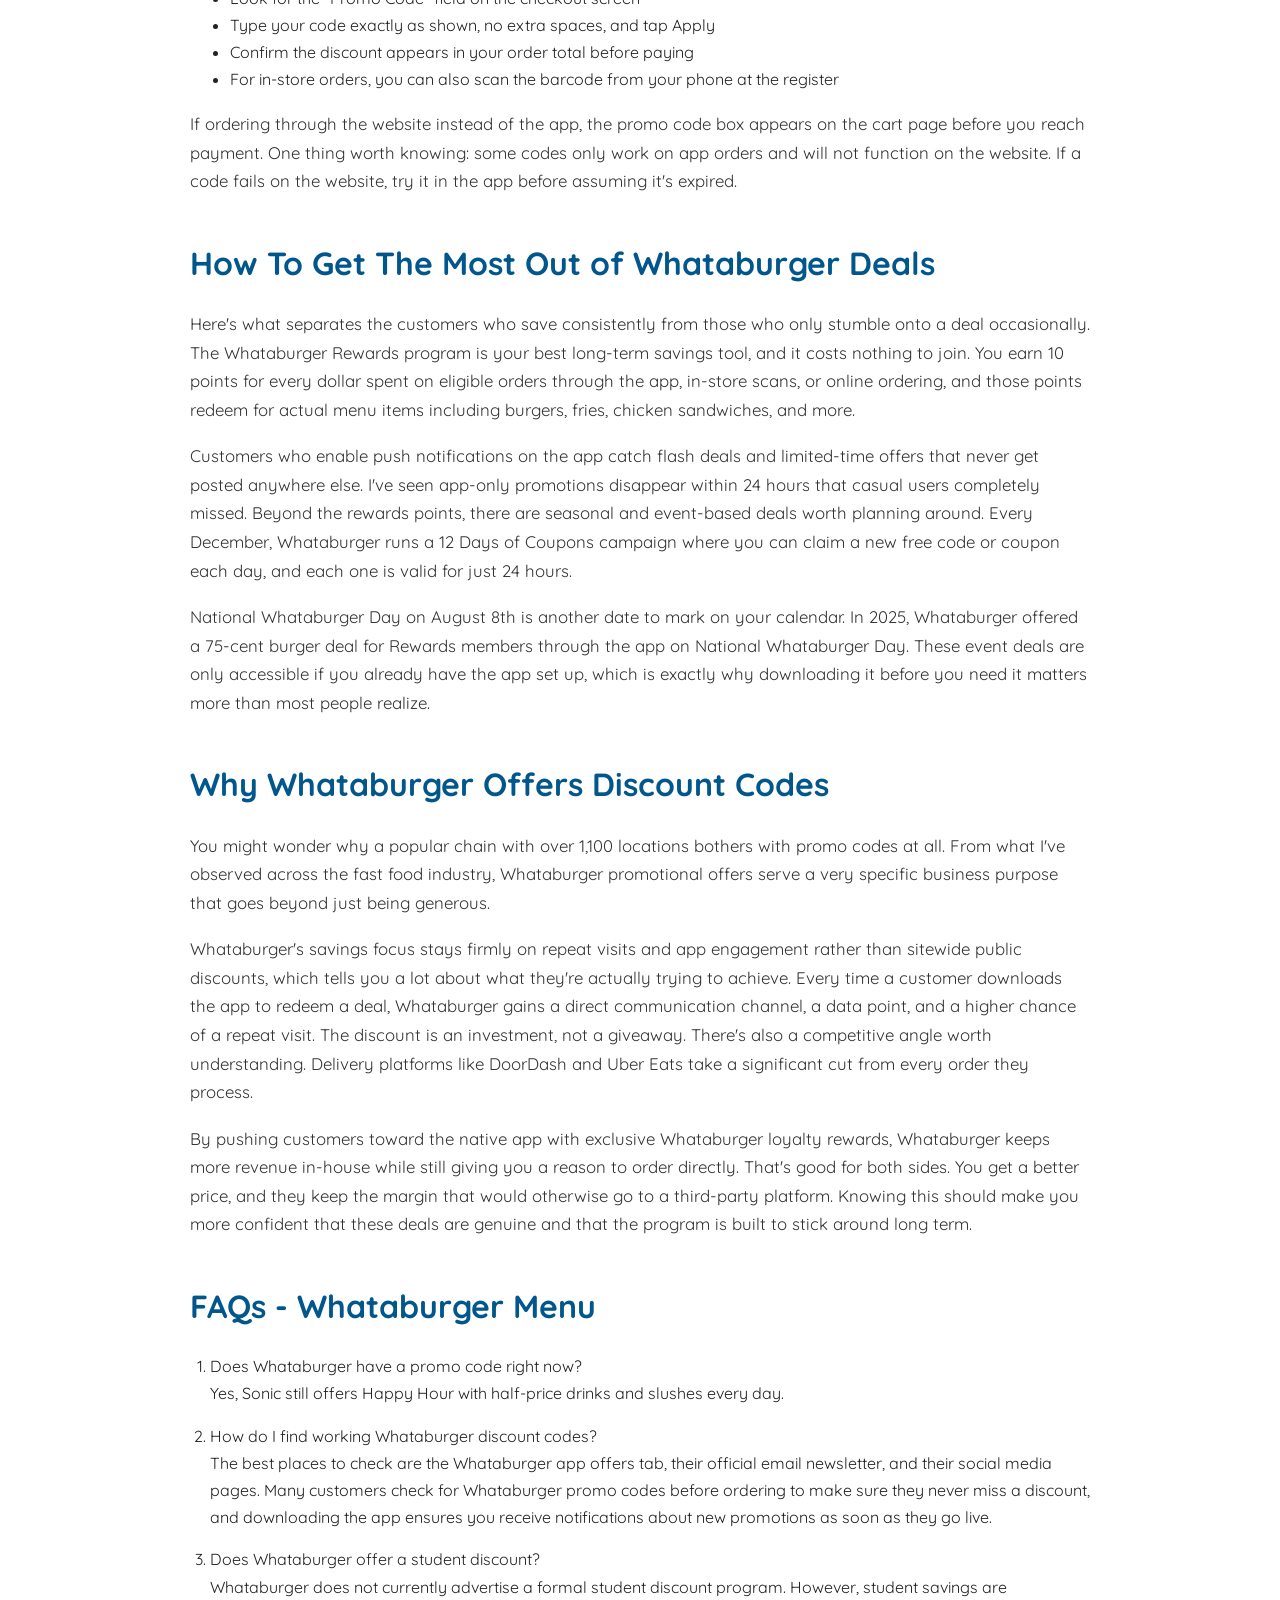
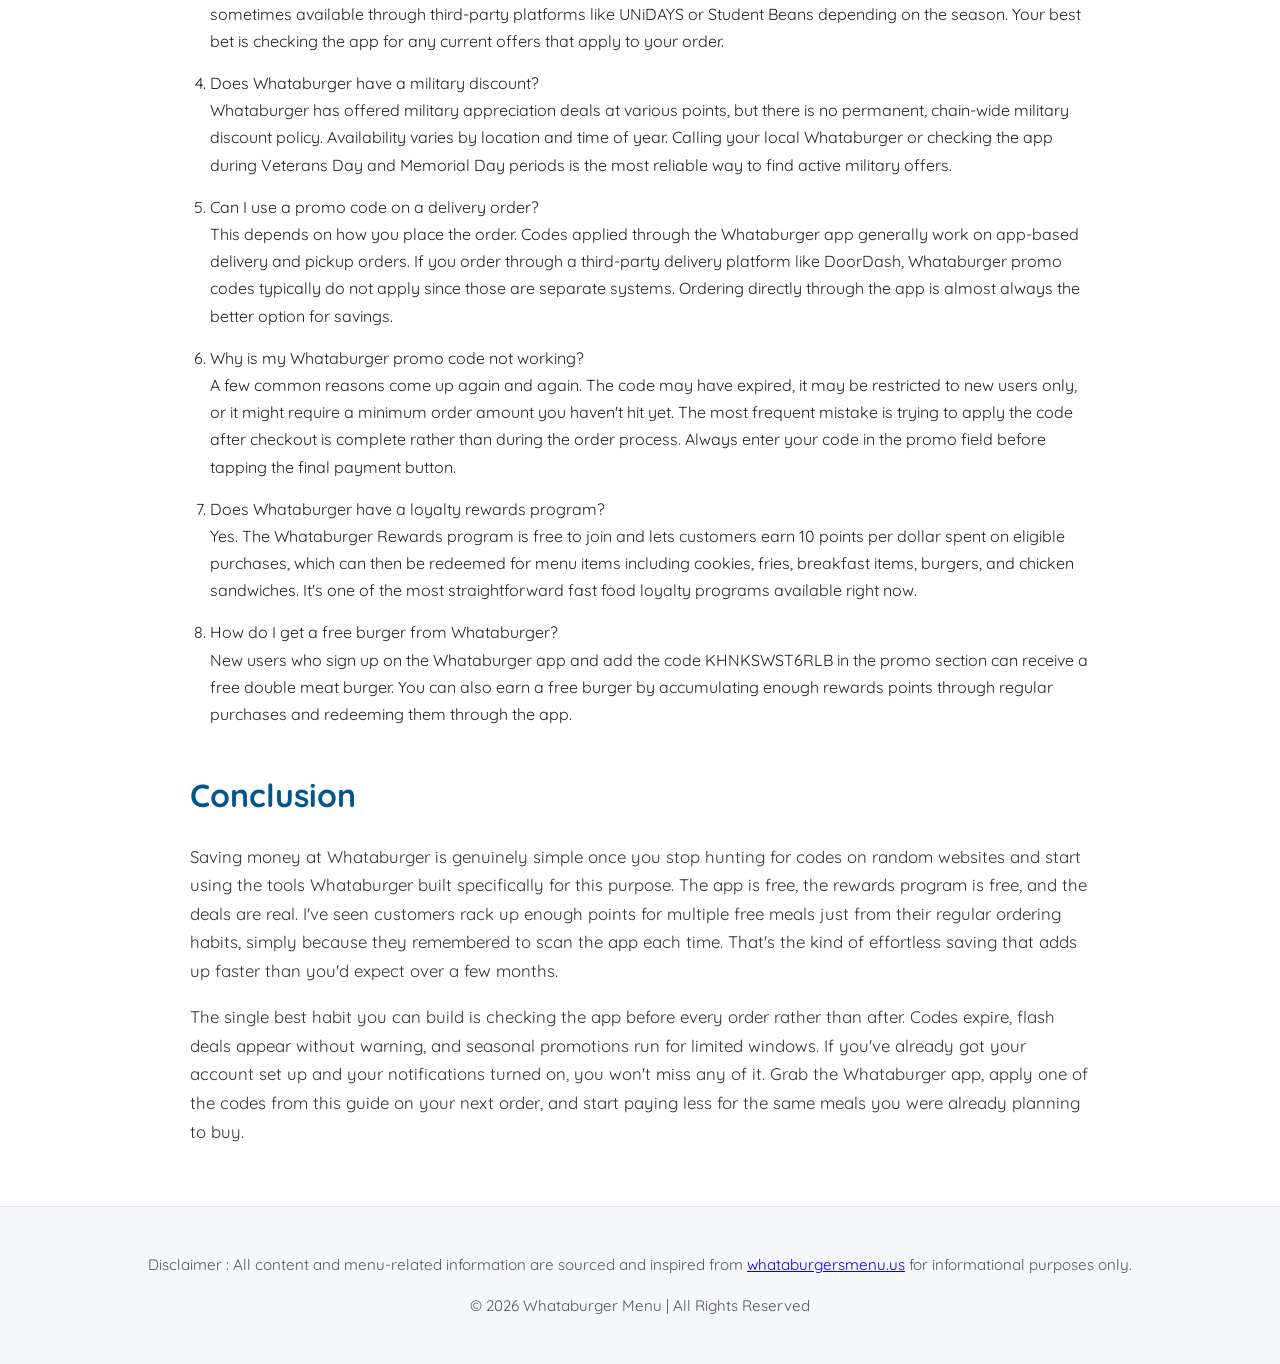
==== commit 52fc50dc: "index.html" ====
--- a/index.html
+++ b/index.html
@@ -96,9 +96,9 @@
 <p>Customers who enable push notifications on the app catch flash deals and limited-time offers that never get posted anywhere else. I've seen app-only promotions disappear within 24 hours that casual users completely missed. Beyond the rewards points, there are seasonal and event-based deals worth planning around. Every December, Whataburger runs a 12 Days of Coupons campaign where you can claim a new free code or coupon each day, and each one is valid for just 24 hours.</p>
     <p>National Whataburger Day on August 8th is another date to mark on your calendar. In 2025, Whataburger offered a 75-cent burger deal for Rewards members through the app on National Whataburger Day. These event deals are only accessible if you already have the app set up, which is exactly why downloading it before you need it matters more than most people realize.</p>
     <h2>Why Whataburger Offers Discount Codes</h2>
-    <p>You might wonder why a popular chain with over 1,100 locations bothers with promo codes at all. From what I've observed across the fast food industry, Whataburger promotional offers serve a very specific business purpose that goes beyond just being generous. Whataburger's savings focus stays firmly on repeat visits and app engagement rather than sitewide public discounts, which tells you a lot about what they're actually trying to achieve. Every time a customer downloads the app to redeem a deal, Whataburger gains a direct communication channel, a data point, and a higher chance of a repeat visit. The discount is an investment, not a giveaway.</p>
-
-    <p>There's also a competitive angle worth understanding. Delivery platforms like DoorDash and Uber Eats take a significant cut from every order they process. By pushing customers toward the native app with exclusive Whataburger loyalty rewards, Whataburger keeps more revenue in-house while still giving you a reason to order directly. That's good for both sides. You get a better price, and they keep the margin that would otherwise go to a third-party platform. Knowing this should make you more confident that these deals are genuine and that the program is built to stick around long term.</p>
+    <p>You might wonder why a popular chain with over 1,100 locations bothers with promo codes at all. From what I've observed across the fast food industry, Whataburger promotional offers serve a very specific business purpose that goes beyond just being generous.</p>
+<p>Whataburger's savings focus stays firmly on repeat visits and app engagement rather than sitewide public discounts, which tells you a lot about what they're actually trying to achieve. Every time a customer downloads the app to redeem a deal, Whataburger gains a direct communication channel, a data point, and a higher chance of a repeat visit. The discount is an investment, not a giveaway. There's also a competitive angle worth understanding. Delivery platforms like DoorDash and Uber Eats take a significant cut from every order they process.</p>
+    <p>By pushing customers toward the native app with exclusive Whataburger loyalty rewards, Whataburger keeps more revenue in-house while still giving you a reason to order directly. That's good for both sides. You get a better price, and they keep the margin that would otherwise go to a third-party platform. Knowing this should make you more confident that these deals are genuine and that the program is built to stick around long term.</p>
 
     <h2>FAQs - Whataburger Menu</h2>
     <ol>
